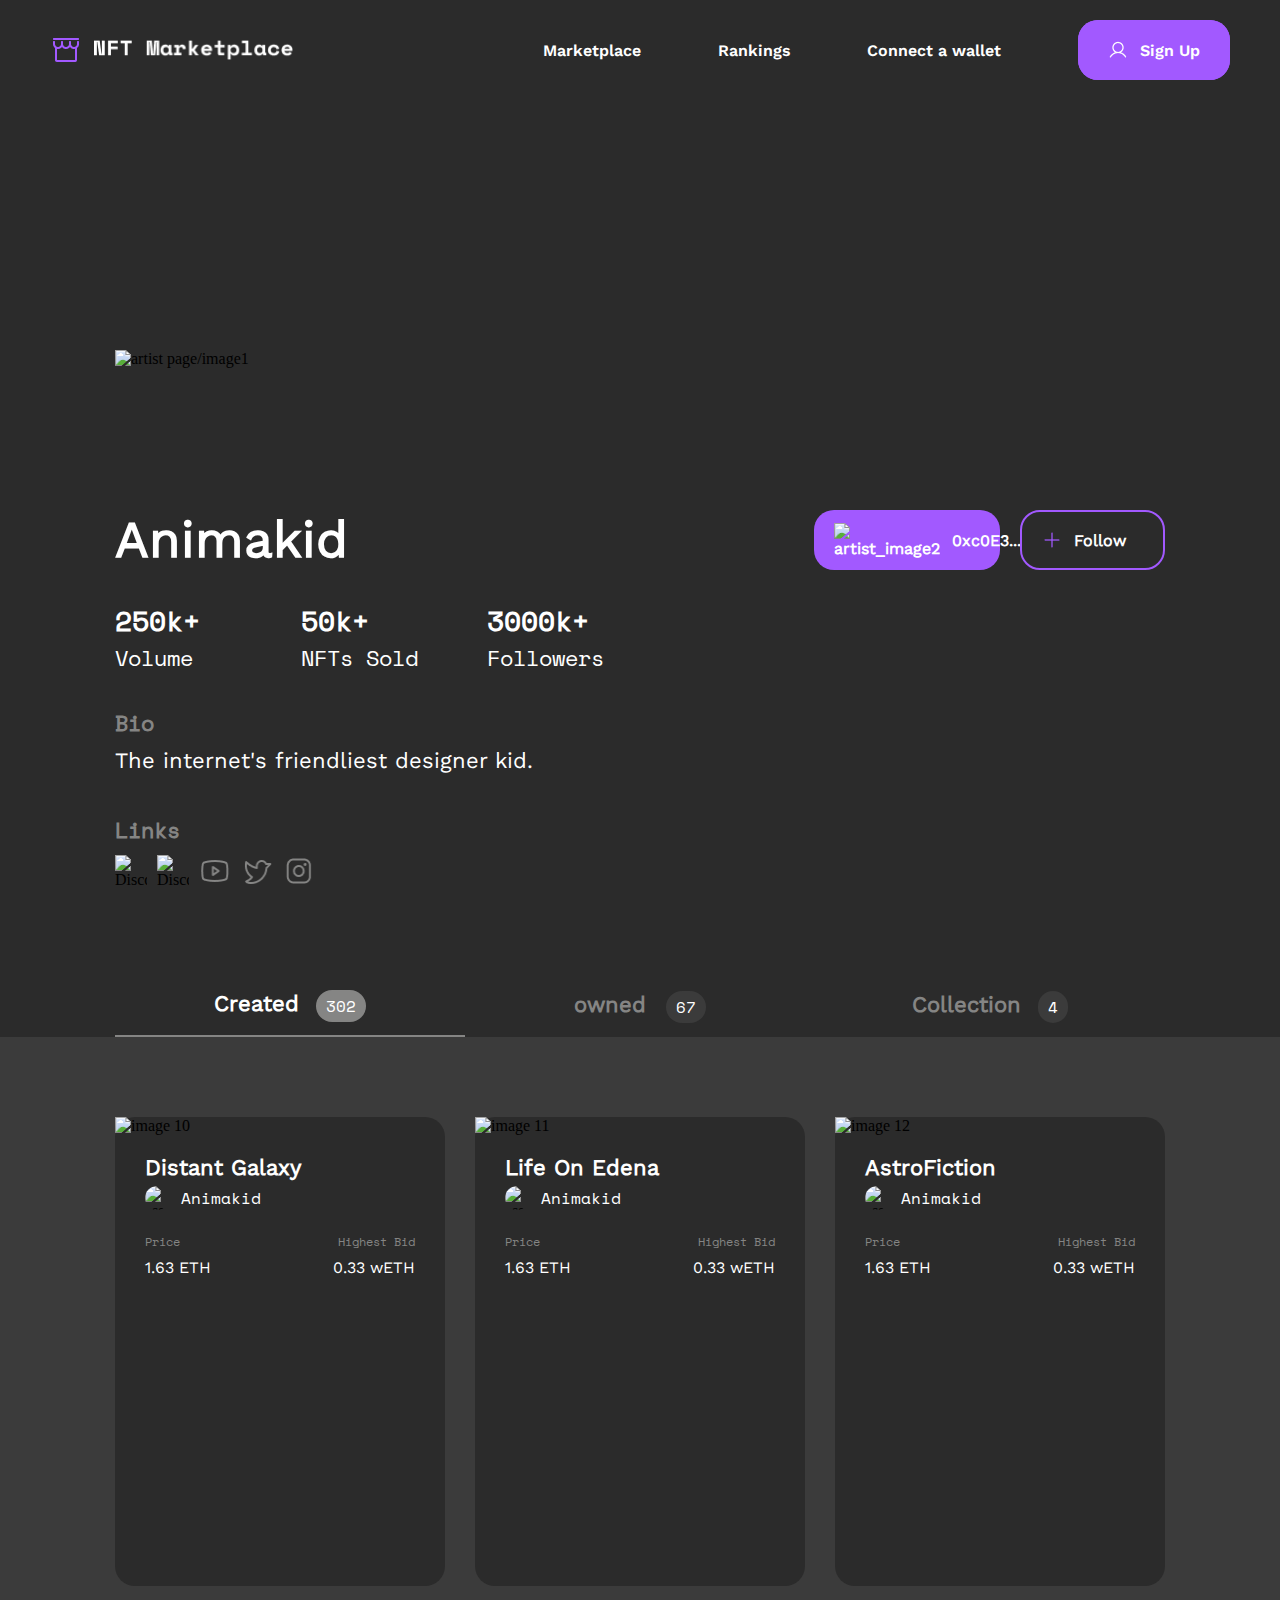
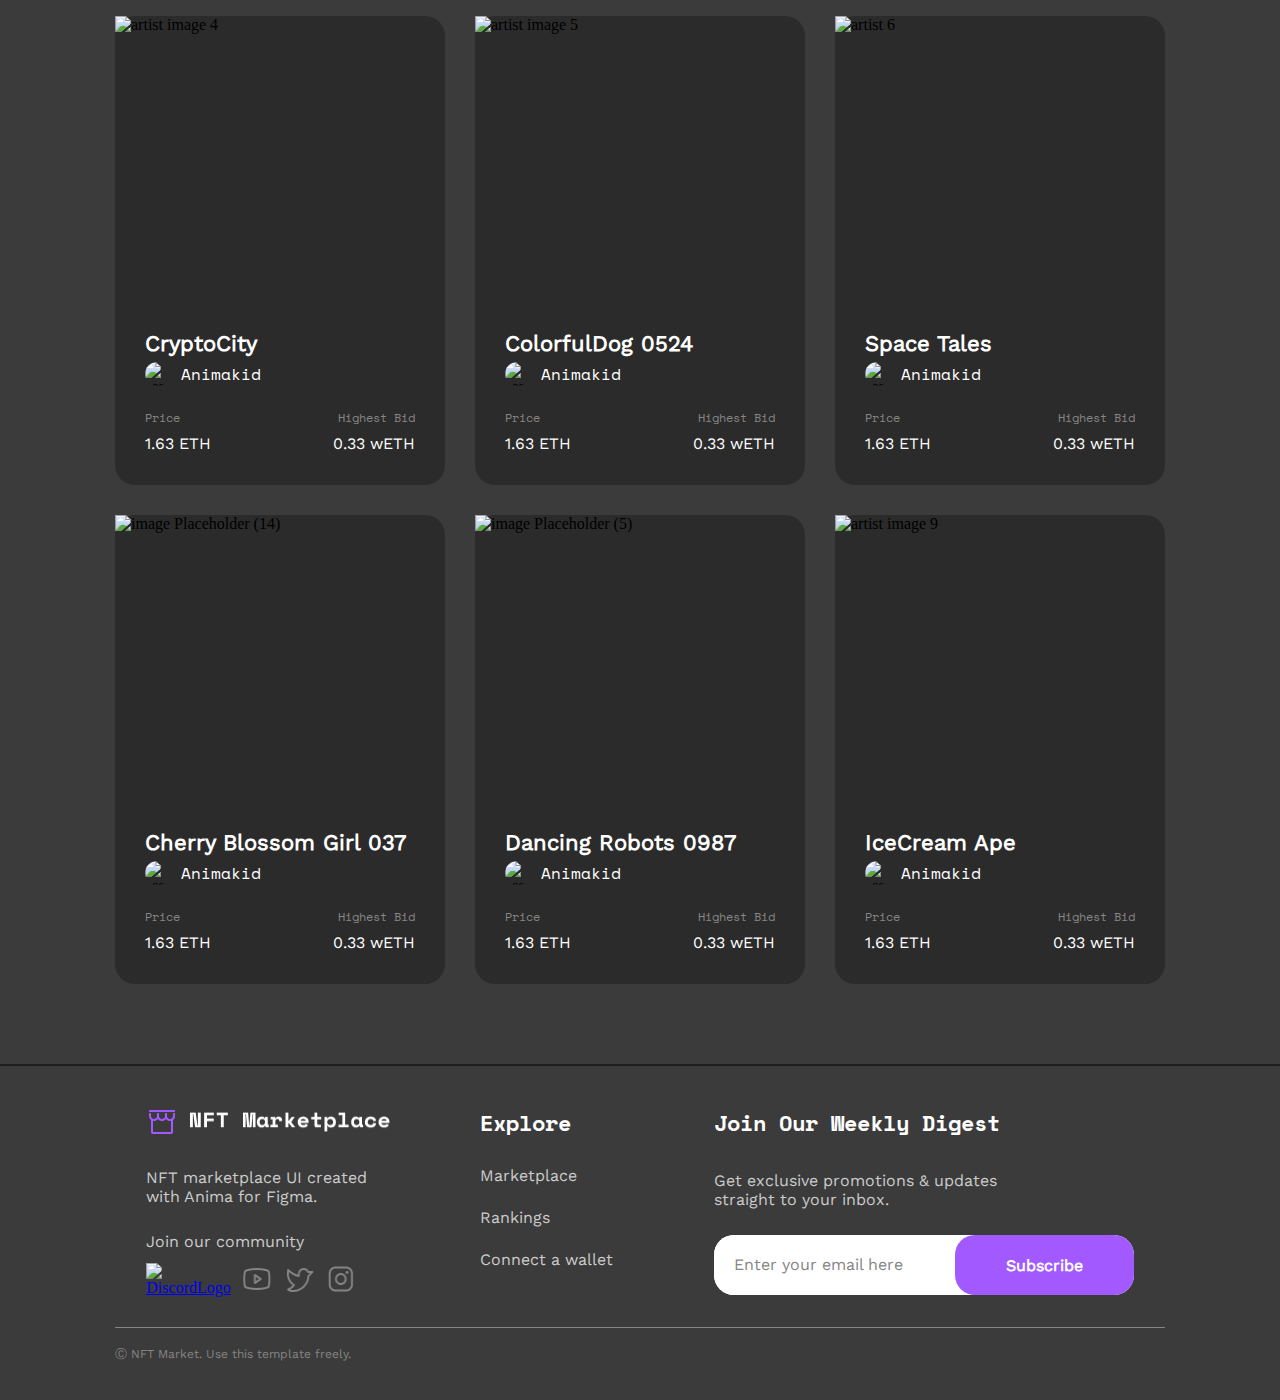
==== artist.html @ e865f481 "Add files via upload" ====
<!DOCTYPE html>
<html lang="en">
<head>
    <meta charset="UTF-8">
    <meta name="viewport" content="width=device-width, initial-scale=1.0">
    <link rel="stylesheet" href="style.css">
    <title>Artist page</title>
</head>
<body>
    <header>
        <!--site logo-->
        <a class="header_image" href="index.html">
            <img class="image_logo_1" src="image/Storefront.png" alt="Storefront">
            <img class="image_logo_2" src="image/NFT Marketplace.png" alt="NFT">
        </a>
        <!--site logo end-->
        <!--menu navbar-->
        <nav class="navbar_menu">
            <a href="marketplace.html">Marketplace</a>
            <a href="rakings.html">Rankings</a>
            <a href="nft2.html">Connect a wallet</a>
            <button class="sign_up" type="button"><a class="sign_up" href="marketplace.html"><img class="sign_up_image" src="image/User.png" alt="User">Sign Up</a></button>
            <!--mobile version-->
            <div class="burger_menu">
                <img class="image_burger_menu" src="image/Burger Menu.png" alt="burger_menu">
            </div>
        </nav>
        <!--menu navbar end-->
    </header>
    <!--header end-->  
    <!--main start-->
    <main>
       <!--main section 1 (blok 1)-->
        <div class="artist_blok_1">
            <!--bacgraun section image-->
            <img class="artist_image1" src="image/artist page - image1.png" alt="artist page/image1">
        </div>
        <!--main section 1 (blok 1) end-->
        <!--main section 2 (blok 2)-->
        <div class="artist_blok_2">
            <!--section 2 all elememts box-->
            <div class="artist_box_1">
                <!--animakid text and button:  0xc0E3...B79C and  Follow-->
                <div class="artist_section_1">
                    <div class="artist_animakid">
                        <p class="animakid_style">Animakid</p>
                    </div>
                    <div class="artist_follow_charcho">
                        <button class="artist_button1" type="button"><img class="artist_image2" src="image/Copy.png" alt="artist_image2">0xc0E3...B79C</button>
                        <button id="artist_button2" class="artist_button1" type="button"><img class="artist_image3" src="image/Plus.png" alt="artist_image3">Follow</button>
                    </div>
                </div>
                <!--animakid text and button:  0xc0E3...B79C and  Follow end-->
                <!--information follow and subscribers box-->
                <div class="artist_section_2">
                    <div class="artist_mini_box"><p class="add_mini_box_text">250k+</p></div>
                    <div class="artist_mini_box"><p class="add_mini_box_text">50k+</p></div>
                    <div class="artist_mini_box"><p class="add_mini_box_text">3000k+</p></div>
                    <div class="artist_mini_box2"><p class="add_mini_box_text2">Volume</p></div>
                    <div class="artist_mini_box2"><p class="add_mini_box_text2">NFTs Sold</p></div>
                    <div class="artist_mini_box2"><p class="add_mini_box_text2">Followers</p></div>
                </div>
                <!--information follow and subscribers box end-->
                <div class="artist_section_3">
                    <p class="bio_style">Bio</p>
                </div>
                <div id="artist_section_4" class="artist_section_3">
                    <p class="artist_section_4_style">The internet's friendliest designer kid.</p>
                </div>
                <div id="artist_section_5" class="artist_section_3">
                    <p class="bio_style">Links</p>
                </div>
                <!--soc link  icon box (5 icon)-->
                <div class="artist_section_6">
                    <img class="artist_logo" src="image/Globe.png" alt="DiscordLogo">
                    <img class="artist_logo" src="image/DiscordLogo.png" alt="DiscordLogo">
                    <img class="artist_logo" src="image/YoutubeLogo.png" alt="YoutubeLogo">
                    <img class="artist_logo" src="image/TwitterLogo.png" alt="TwitterLogo">
                    <img class="artist_logo" src="image/InstagramLogo.png" alt="InstagramLogo">
                </div>
                <!--soc link  icon box (5 icon)-->
            </div>
            <!--section 2 all elememts box end-->
        </div>
        <!--section 2 (blok) end-->
        <!--section 3 (blok) -->
        <div class="artist_blok_3">
            <!-- 3 elements: Created,owned and Collection-->
            <!--Created-->
            <div id="artist_section_line" class="artist_section_7">
                <div class="artist_created">
                    <p class="artist_created_style">Created</p>
                </div>
                <div class="artist_created_plus">
                    <p class="style_created_plus">302</p>
                </div>
            </div>
            <!--owned-->
            <div class="artist_section_7">
                <div id="artist_owned" class="artist_created">
                    <p class="artist_owned_style">owned</p>
                </div>
                <div id="artist_created_plus2" class="artist_created_plus">
                    <p class="style_created_plus">67</p>
                </div>
            </div>
            <!--Collection-->
            <div class="artist_section_7">
                <div id="artist_collection" class="artist_created">
                    <p class="artist_owned_style">Collection</p>
                </div>
                <div id="artist_created_plus3" class="artist_created_plus">
                    <p class="style_created_plus">4</p>
                </div>
            </div>
            <!-- 3 elements: Created,owned and Collection end-->
        </div>
        <!--section 3 (blok) end-->
        <!--section 4 (blok)-->
        <div class="artist_blok_4_charcho">
            <!--section 4 all information box-->
            <div class="artist_blok_4">
                <!--artist card 1-->
                <div class="artist_charcho_mobile" class="artist_charcho">
                    <div class="artist_card_image_mobile" class="artist_card_image_box">
                        <img class="artist_card_image_size" src="image/image 10.png" alt="image 10">
                    </div>
                    <div class="artist_card_text_box_mobile" class="artist_cart_text_box">
                        <div class="artist_text_nickname">
                            <p class="artist_text_nickname_style">Distant Galaxy</p>
                        </div>
                        <div class="artist_card_umage_and_name">
                            <img class="desktop_image_avatar" src="image/Asset 12 2 (1).png" alt="asset 12 2 1">
                            <p class="artist_card_umage_and_name_style">Animakid</p>
                        </div>
                        <div class="container_2_card_price_and_highest_box">
                            <div class="container_2_card_price_box">
                                <div class="container_2_card_price">
                                    <p class="container_2_card_price_style">Price</p>
                                </div> 
                                <div class="container_2_card_price_2">
                                    <p class="desktop_text_animakid">1.63 ETH</p>
                                </div>
                            </div>
                            <div class="container_2_card_price_box_2">
                                <div class="container_2_card_price_3">
                                    <p  class="container_2_card_price_style">Highest Bid</p>
                                </div> 
                                <div class="container_2_card_price_4">
                                    <p  class="desktop_text_animakid">0.33 wETH</p>
                                </div>
                            </div>    
                        </div>    
                    </div>
                </div>
                <!--artist card 2-->
                <div class="artist_charcho_mobile" class="artist_charcho">
                    <div class="artist_card_image_mobile" class="artist_card_image_box">
                        <img class="artist_card_image_size" src="image/image 11.png" alt="image 11">
                    </div>
                    <div class="artist_card_text_box_mobile" class="artist_cart_text_box">
                        <div class="artist_text_nickname">
                            <p class="artist_text_nickname_style">Life On Edena</p>
                        </div>
                        <div class="artist_card_umage_and_name">
                            <img class="desktop_image_avatar" src="image/Asset 12 2 (1).png" alt="asset 12 2 1">
                            <p class="artist_card_umage_and_name_style">Animakid</p>
                        </div>
                        <div class="container_2_card_price_and_highest_box">
                            <div class="container_2_card_price_box">
                                <div class="container_2_card_price">
                                    <p class="container_2_card_price_style">Price</p>
                                </div> 
                                <div class="container_2_card_price_2">
                                    <p class="desktop_text_animakid">1.63 ETH</p>
                                </div>
                            </div>
                            <div class="container_2_card_price_box_2">
                                <div class="container_2_card_price_3">
                                    <p class="container_2_card_price_style">Highest Bid</p>
                                </div> 
                                <div class="container_2_card_price_4">
                                    <p class="desktop_text_animakid">0.33 wETH</p>
                                </div>
                            </div>    
                        </div>    
                    </div>
                </div>
                <!--artist card 3-->
                <div class="artist_charcho_mobile" class="artist_charcho">
                    <div class="artist_card_image_mobile" class="artist_card_image_box">
                        <img class="artist_card_image_size" src="image/image 12.png" alt="image 12">
                    </div>
                    <div class="artist_card_text_box_mobile" class="artist_cart_text_box">
                        <div class="artist_text_nickname">
                            <p class="artist_text_nickname_style">AstroFiction</p>
                        </div>
                        <div class="artist_card_umage_and_name">
                            <img class="desktop_image_avatar" src="image/Asset 12 2 (1).png" alt="asset 12 2 1">
                            <p class="artist_card_umage_and_name_style">Animakid</p>
                        </div>
                        <div class="container_2_card_price_and_highest_box">
                            <div class="container_2_card_price_box">
                                <div class="container_2_card_price">
                                    <p class="container_2_card_price_style">Price</p>
                                </div> 
                                <div class="container_2_card_price_2">
                                    <p class="desktop_text_animakid">1.63 ETH</p>
                                </div>
                            </div>
                            <div class="container_2_card_price_box_2">
                                <div class="container_2_card_price_3">
                                    <p class="container_2_card_price_style">Highest Bid</p>
                                </div> 
                                <div class="container_2_card_price_4">
                                    <p class="desktop_text_animakid">0.33 wETH</p>
                                </div>
                            </div>    
                        </div>    
                    </div>
                </div>
                <!--artist card 4-->
                <div id="artist_charcho_4_none" class="artist_charcho">
                    <div class="artist_card_image_box">
                        <img class="artist_card_image_size" src="image/artist_image 4.png" alt="artist image 4">
                    </div>
                    <div class="artist_cart_text_box">
                        <div class="artist_text_nickname">
                            <p class="artist_text_nickname_style">CryptoCity</p>
                        </div>
                        <div class="artist_card_umage_and_name">
                            <img class="desktop_image_avatar" src="image/Asset 12 2 (1).png" alt="asset 12 2 1">
                            <p class="artist_card_umage_and_name_style">Animakid</p>
                        </div>
                        <div class="container_2_card_price_and_highest_box">
                            <div class="container_2_card_price_box">
                                <div class="container_2_card_price">
                                    <p class="container_2_card_price_style">Price</p>
                                </div> 
                                <div class="container_2_card_price_2">
                                    <p class="desktop_text_animakid">1.63 ETH</p>
                                </div>
                            </div>
                            <div class="container_2_card_price_box_2">
                                <div class="container_2_card_price_3">
                                    <p class="container_2_card_price_style">Highest Bid</p>
                                </div> 
                                <div class="container_2_card_price_4">
                                    <p class="desktop_text_animakid">0.33 wETH</p>
                                </div>
                            </div>    
                        </div>    
                    </div>
                </div>
                <!--artist card 5-->
                <div id="artist_charcho_5_none" class="artist_charcho">
                    <div class="artist_card_image_box">
                        <img class="artist_card_image_size" src="image/artist_image 5.png" alt="artist image 5">
                    </div>
                    <div class="artist_cart_text_box">
                        <div class="artist_text_nickname">
                            <p class="artist_text_nickname_style">ColorfulDog 0524</p>
                        </div>
                        <div class="artist_card_umage_and_name">
                            <img class="desktop_image_avatar" src="image/Asset 12 2 (1).png" alt="asset 12 2 1">
                            <p class="artist_card_umage_and_name_style">Animakid</p>
                        </div>
                        <div class="container_2_card_price_and_highest_box">
                            <div class="container_2_card_price_box">
                                <div class="container_2_card_price">
                                    <p class="container_2_card_price_style">Price</p>
                                </div> 
                                <div class="container_2_card_price_2">
                                    <p class="desktop_text_animakid">1.63 ETH</p>
                                </div>
                            </div>
                            <div class="container_2_card_price_box_2">
                                <div class="container_2_card_price_3">
                                    <p class="container_2_card_price_style">Highest Bid</p>
                                </div> 
                                <div class="container_2_card_price_4">
                                    <p class="desktop_text_animakid">0.33 wETH</p>
                                </div>
                            </div>    
                        </div>    
                    </div>
                </div>
                <!--artist card 6-->
                <div id="artist_charcho_6_none" class="artist_charcho">
                    <div class="artist_card_image_box">
                        <img class="artist_card_image_size" src="image/artist_image 6.png" alt="artist 6">
                    </div>
                    <div class="artist_cart_text_box">
                        <div class="artist_text_nickname">
                            <p class="artist_text_nickname_style">Space Tales</p>
                        </div>
                        <div class="artist_card_umage_and_name">
                            <img class="desktop_image_avatar" src="image/Asset 12 2 (1).png" alt="asset 12 2 1">
                            <p class="artist_card_umage_and_name_style">Animakid</p>
                        </div>
                        <div class="container_2_card_price_and_highest_box">
                            <div class="container_2_card_price_box">
                                <div class="container_2_card_price">
                                    <p class="container_2_card_price_style">Price</p>
                                </div> 
                                <div class="container_2_card_price_2">
                                    <p class="desktop_text_animakid">1.63 ETH</p>
                                </div>
                            </div>
                            <div class="container_2_card_price_box_2">
                                <div class="container_2_card_price_3">
                                    <p class="container_2_card_price_style">Highest Bid</p>
                                </div> 
                                <div class="container_2_card_price_4">
                                    <p class="desktop_text_animakid">0.33 wETH</p>
                                </div>
                            </div>    
                        </div>    
                    </div>
                </div>
                <!--artist card 7-->
                <div id="artist_charcho_7_none" class="artist_charcho">
                    <div class="artist_card_image_box">
                        <img class="artist_card_image_size" src="image/Image Placeholder (14).png" alt="image Placeholder (14)">
                    </div>
                    <div class="artist_cart_text_box">
                        <div class="artist_text_nickname">
                            <p class="artist_text_nickname_style">Cherry Blossom Girl 037</p>
                        </div>
                        <div class="artist_card_umage_and_name">
                            <img class="desktop_image_avatar" src="image/Asset 12 2 (1).png" alt="asset 12 2 1">
                            <p class="artist_card_umage_and_name_style">Animakid</p>
                        </div>
                        <div class="container_2_card_price_and_highest_box">
                            <div class="container_2_card_price_box">
                                <div class="container_2_card_price">
                                    <p class="container_2_card_price_style">Price</p>
                                </div> 
                                <div class="container_2_card_price_2">
                                    <p class="desktop_text_animakid">1.63 ETH</p>
                                </div>
                            </div>
                            <div class="container_2_card_price_box_2">
                                <div class="container_2_card_price_3">
                                    <p class="container_2_card_price_style">Highest Bid</p>
                                </div> 
                                <div class="container_2_card_price_4">
                                    <p class="desktop_text_animakid">0.33 wETH</p>
                                </div>
                            </div>    
                        </div>    
                    </div>
                </div>
                <!--artist card 8-->
                <div id="artist_charcho_8_none" class="artist_charcho">
                    <div class="artist_card_image_box">
                        <img class="artist_card_image_size" src="image/Image Placeholder (5).png" alt="image Placeholder (5)">
                    </div>
                    <div class="artist_cart_text_box">
                        <div class="artist_text_nickname">
                            <p class="artist_text_nickname_style">Dancing Robots 0987</p>
                        </div>
                        <div class="artist_card_umage_and_name">
                            <img class="desktop_image_avatar" src="image/Asset 12 2 (1).png" alt="asset 12 2 1">
                            <p class="artist_card_umage_and_name_style">Animakid</p>
                        </div>
                        <div class="container_2_card_price_and_highest_box">
                            <div class="container_2_card_price_box">
                                <div class="container_2_card_price">
                                    <p class="container_2_card_price_style">Price</p>
                                </div> 
                                <div class="container_2_card_price_2">
                                    <p class="desktop_text_animakid">1.63 ETH</p>
                                </div>
                            </div>
                            <div class="container_2_card_price_box_2">
                                <div class="container_2_card_price_3">
                                    <p class="container_2_card_price_style">Highest Bid</p>
                                </div> 
                                <div class="container_2_card_price_4">
                                    <p class="desktop_text_animakid">0.33 wETH</p>
                                </div>
                            </div>    
                        </div>    
                    </div>
                </div>
                <!--artist card 9-->
                <div id="artist_charcho_9_none" class="artist_charcho">
                    <div class="artist_card_image_box">
                        <img class="artist_card_image_size" src="image/artist_image 9.png" alt="artist image 9">
                    </div>
                    <div class="artist_cart_text_box">
                        <div class="artist_text_nickname">
                            <p class="artist_text_nickname_style">IceCream Ape </p>
                        </div>
                        <div class="artist_card_umage_and_name">
                            <img class="desktop_image_avatar" src="image/Asset 12 2 (1).png" alt="asset 12 2 1">
                            <p class="artist_card_umage_and_name_style">Animakid</p>
                        </div>
                        <div class="container_2_card_price_and_highest_box">
                            <div class="container_2_card_price_box">
                                <div class="container_2_card_price">
                                    <p class="container_2_card_price_style">Price</p>
                                </div> 
                                <div class="container_2_card_price_2">
                                    <p class="desktop_text_animakid">1.63 ETH</p>
                                </div>
                            </div>
                            <div class="container_2_card_price_box_2">
                                <div class="container_2_card_price_3">
                                    <p class="container_2_card_price_style">Highest Bid</p>
                                </div> 
                                <div class="container_2_card_price_4">
                                    <p class="desktop_text_animakid">0.33 wETH</p>
                                </div>
                            </div>    
                        </div>    
                    </div>
                </div>
            </div>
            <!-- end artist card -->
        </div>
        <!--section 4 (blok) end-->
        <!--section 5 (blok) line-->
        <div class="artist_blok_5"></div>
        <!--section 5 (blok) line end-->
    </main>
    <!--main end-->
    <!--last part-->
    <div class="last_part">
        <div class="section_4">
            <div class="box_2">
                <div class="sveti_1">
                    <!--site logo-->
                    <a class="header_image_mobile" href="index.html">
                        <img class="image_logo_1_mobile" src="image/Storefront.png" alt="Storefront">
                        <img class="image_logo_2_mobile" src="image/NFT Marketplace.png" alt="NFT">
                    </a>
                    <!--site logo end-->
                    <div class="paragrafi_3">
                        <p class="paragrafi_3_style">NFT marketplace UI created with Anima for Figma.</p>
                    </div>
                    <div id="paragrafi_4" class="paragrafi_3">
                        <p class="paragrafi_3_style">Join our community</p>
                    </div>
                    <!--image soc media-->
                    <div class="soc_image_box">
                        <a href="#"><img class="logo_soc" src="image/DiscordLogo.png" alt="DiscordLogo"></a>
                        <a href="#"><img class="logo_soc" src="image/YoutubeLogo.png" alt="YoutubeLogo"></a>
                        <a href="#"><img class="logo_soc" src="image/TwitterLogo.png" alt="TwitterLogo"></a>
                        <a href="#"><img class="logo_soc" src="image/InstagramLogo.png" alt="InstagramLogo"></a>
                    </div>
                    <!--image soc media end-->
                </div>
                <div class="sveti_2">
                    <div class="explore_box">
                        <p class="explore_style">Explore</p>
                    </div>
                    <div class="marketplace">
                        <a class="paragrafi_3_style" href="marketplace.html">Marketplace</a>
                    </div>
                    <div class="rankings">
                        <a class="paragrafi_3_style" href="rakings.html">Rankings</a>
                    </div>
                    <div class="rankings">
                        <a class="paragrafi_3_style" href="nft2.html">Connect a wallet</a>
                    </div>
                </div>
                <div class="sveti_3">
                    <div id="join_our" class="explore_box">
                        <p class="explore_style">Join our weekly digest</p>
                    </div>
                    <div id="paragrafi_5" class="paragrafi_3">
                        <p class="paragrafi_3_style">Get exclusive promotions & updates straight to your inbox.</p>
                    </div>
                    <div class="input_box">
                        <input class="input_1" type="email" placeholder="Enter your email here">
                        <button class="subscrible" type="button">Subscribe</button>
                        <button class="mobile_button"><img class="sign_up_ima" src="image/EnvelopeSimple.png" alt="meil_image"> Subscribe</button>
                    </div>
                </div>
            </div>
            <div class="box_3">
                <div class="paragrafi_6">
                    <p class="paragrafi_6_style">Ⓒ NFT Market. Use this template freely.</p>
                </div>
            </div>
        </div>
    </div>
    <!--last part end-->
    
</body>
</html>
---- style.css ----
@font-face {
    font-family: "WorkSans-Regular";
    src: url(font/WorkSans-Regular.ttf);
}
@font-face {
    font-family: "WorkSans-SemiBold";
    src: url(font/WorkSans-SemiBold.ttf);
}
@font-face {
    font-family: "SpaceMono-Regular";
    src: url(font/SpaceMono-Regular.ttf);
}
@font-face {
    font-family: "SpaceMono-Bold";
    src: url(font/SpaceMono-Bold.ttf);
}
*{
    margin: 0;
    padding: 0;
    box-sizing: border-box;
}
:root{
    /*font*/
    --primary_font: "WorkSans-Regular";
    --secondary_font: "WorkSans-SemiBold";
    --third_font: "SpaceMono-Regular";
    --quarter_font: "SpaceMono-Bold";
    /*font end*/
    /*color*/
    --bg-white: #ffffff;
    --bg-blu: #A259FF;
    --bg-Gray: #858584;
    --bg-approx-eclipse: #3b3b3b;
    --bg-Night-Rider: #2B2B2B;
    --bg-Very-Light-Grey: #ccc;
    --bg-green-cyan: #00ac4f;
    --bg-very-dark-shade-of-gray: #1e1e1e;
    /*color end*/
}
body{
    background-color: var(--bg-Night-Rider);
}
/*header*/
header{
    margin: auto;
    max-width: 1280px;
    height: 100px;
    padding: 20px 50px;
    display: flex;
    justify-content: space-between;
    align-items: center;
}
/*logo site*/
.header_image{
    width: 243.41px;
    height: 32px;
    display: flex;
    align-items: center;
    justify-content: space-between;
}
.header_image_mobile{
    width: 243.41px;
    height: 32px;
    display: flex;
    align-items: center;
    justify-content: space-between;
}
.image_logo_1_mobile{
    width: 32px;
    height: 32px;
}
.image_logo_2_mobile{
    width: 199.41px;
    height: 19.8px;
}
.image_logo_1{
    width: 32px;
    height: 32px;
}
.image_logo_2{
    width: 199.41px;
    height: 19.8px;
}
/*menu*/
.navbar_menu{
    width: 707px;
    height: 60px;
    padding-left: 20px;
    display: flex;
    align-items: center;
    justify-content: space-between;
   
}
.navbar_menu > a{
    font-size: 16px;
    font-family: var(--secondary_font);
    color: var(--bg-white);
    font-weight: 600;
    text-decoration: none;
}
/* a teg (sign up)*/
.sign_up{
    width: 152px;
    height: 60px;
    background-color:var(--bg-blu);
    border: none;
    border-radius: 20px;
    color: var(--bg-white);
    font-size: 16px;
    font-family: var(--secondary_font);
    font-weight: 600;
    display: flex;
    align-items: center;
    justify-content: center;
    gap: 12px;
    text-decoration: none;
    cursor: pointer;
}
.sign_up_image{
    width: 20px;
    height: 20px;
}
/*mobile version*/
.burger_menu{
    display: none;
}
.image_burger_menu{
    width: 24px;
    height: 24px;
}
/*header end*/
/*main start*/
.desktop_section_1{
    margin: auto;
    width: 1280px;
    height: 720px;
    padding: 80px 115px;
}
.desktop_container_1{
    width: 1050px;
    height: 544px;
    display: flex;
    justify-content: space-between;
}
/*section 1 desktop information box*/
.desktop_box_1{
    width: 510px;
    height: 100%;
}
/*h1*/
.desktop_text_h1{
    width: 100%;
    height: 222px;
}
.desktop_text_h1_style{
    color: var(--bg-white);
    font-family: var(--secondary_font);
    font-size: 67px;
    line-height: 73.7px;
    font-weight: 600;
    text-transform: capitalize;
}
/*paragraf   class="desktop_text_h1"*/
#desktop_text_p{
    margin-top: 20px;
    height: 105px;
}
.desktop_text_p_style{
    color: var(--bg-white);
    font-family: var(--primary_font);
    font-size: 22px;
    line-height: 35.2px;
    font-weight: 400;
    text-transform: capitalize;
}
/* a link. class="sign_up"*/
#desktop_get_started{
    margin-top: 30px;
    margin-bottom: 30px;
    width: 224px;
    height: 60px;
    padding: 0 40px;
}
/*information text add*/
.desktop_add_info_box{
    width: 100%;
    height: 76px;
    display: grid;
    grid-template-columns: auto auto auto;
    column-gap: 30px;
}
.add_mini_box{
    width: 150px;
    height: 38px;
}
.add_mini_box_text{
    margin: 0;
    color: var(--bg-white);
    font-family: var(--third_font);
    font-size: 28px;
    font-style: normal;
    font-weight: 700;
    text-transform: capitalize;
}
.add_mini_box_text2{
    color: var(--bg-white);
    font-family: var(--third_font);
    font-size: 22px;
    font-style: normal;
    font-weight: 400;
    text-transform: capitalize;
}
/*a link box ( foto and text)*/
.desktop_box_2{
    width: 510px;
    height: 510px;
    border-radius: 20px;
    text-decoration: none;
}
.desktop_image_charcho{
    width: 100%;
    height: 401px;
}
.desktop_image_box_2{
    width: 100%;
    height: 100%;
}
.desktop_box_2_part{
    width: 100%;
    height: 109px;
    padding: 20px;
    background-color: var(--bg-approx-eclipse);
    border-radius: 0 0 20px 20px;
}
.desktop_text_space_walking{
    width: 100%;
    height: 31px;
}
.desktop_text_space_walking_style{
    color: var(--bg-white);
    font-family: var(--primary_font);
    font-size: 22px;
    font-style: normal;
    font-weight: 600;
    text-transform: capitalize;
}
.desktop_animekid_box{
    margin-top: 10px;
    width: 100%;
    height: 24px;
    display: flex;
    align-items: center;
    gap: 10px;
}
.desktop_text_animakid{
    color: var(--bg-white);
    font-family: var(--primary_font);
    font-size: 16px;
    font-style: normal;
    font-weight: 400;
}
.desktop_image_avatar{
    width: 24px;
    height: 24px;
    border-radius: 100px;
}
/*desktop_mobile version*/
.desktop_get_started_mobile{
    width: 315px;
    height: 60px;
    padding: 0 20px;
    display: flex;
    gap: 12px;
    border-radius: 20px;
    background-color: var(--bg-blu);
    color: var(--bg-white);
    font-family: var(--primary_font);
    font-size: 16px;
    font-style: normal;
    font-weight: 600;
    border: none;
    cursor: pointer;
    text-decoration: none;
    display: none;
}
.desktop_add_info_box_mobile{
    width: 510px;
    height: 76px;
    display: grid;
    grid-template-columns: auto auto auto;
    column-gap: 30px;
    display: none;
}
.desktop_mini_box_mobile{
    width: 85px;
    height: 35px;
    display: none;
}
.desktop_mini_box_mobile2{
    width: 85px;
    height: 22px;
    display: none;
}
/*section 2 (desktop)*/
.desktop_section_2{
    margin: auto;
    width: 1280px;
    height: 836px;
    padding: 80px 0;
}
/*section 2 h1*/
.desk_section_2_h1{
    width: 1046px;
    height: 46px;
    margin-left: 117px;
    display: flex;
    align-items: center;
}
.trending_collection_style{
    color: var(--bg-white);
    font-family: var(--primary_font);
    font-size: 38px;
    font-style: normal;
    font-weight: 600;
    text-transform: capitalize;
}
/* section 2 h3  class="desk_section_2_h1"*/
#desk_section_2_h3{
    margin-top: 10px;
    height: 35px;
}
.desk_section_2_h3_style{
    color: var(--bg-white);
    font-family: var(--primary_font);
    font-size: 22px;
    font-style: normal;
    font-weight: 400;
    text-transform: capitalize;
}
/*section 2 image cards*/
.desk_section_2_image_card{
    margin: auto;
    margin-top: 60px;
    width: 1050px;
    height: 525px;
    display: grid;
    grid-template-columns: auto auto auto;
    column-gap: 30px;
    row-gap: 15px;
}
/*3 big image*/
.desk_section_2_card_charcho{
    width: 330px;
    height: 330px;
    border-radius: 20px;
}
.section_2_big_image{
    width: 100%;
    height: 330px;
}
/*section 2 smoll image and namber box*/
.desk_section_2_card_charcho_2{
    width: 100%;
    height: 100px;
    display: flex;
    gap: 15px;
}
.section_2_mini_image{
    width: 100px;
    height: 100px;
    border-radius: 20px;
}
.mini_image_box{
    width: 100px;
    height: 100px;
    padding: 32px 15px ;
    display: flex;
    align-items: center;
    justify-content: center;
    border-radius: 20px;
    background: var(--bg-blu);
}
.mini_image_number{
    color: var(--bg-white);
    text-align: center;
    font-family: var(--third_font);
    font-size: 22px;
    font-style: normal;
    font-weight: 700;
    text-transform: capitalize;
}
/*name and logo image box*/
.desk_section_2_card_charcho_3{
    width: 330px;
    height: 65px;
}
/* section 3  */
.desktop_section_3{
    margin: auto;
    width: 1280px;
    height: 1085px;
    padding: 80px 115px;
}
/*section 3 text  and link box*/
.desk_section_3_text_and_link_box{
    width: 100%;
    height: 91px;
    display: flex;
    justify-content: space-between;
}
/*section 3 text box*/
.desk_section_3_text{
    width: 706px;
    height: 100%;
}
/*section 3 h1*/
.section_3_line_h1{
    width: 100%;
    height: 46px;
}
/*section 3 paragraf*/
.section_3_line_paragraf{
    width: 100%;
    height: 34px;
    margin-top: 10px;
}
/*section 3 link */
.section_3_view_rankings{
    margin-top: 31px;
    width: 247px;
    height: 60px;
    border-radius: 20px;
    border: 2px solid var(--bg-blu);
    display: flex;
    padding: 0px 40px;
    justify-content: center;
    align-items: center;
    gap: 12px;
    background: none;
    color: var(--bg-white);
    font-family: var(--primary_font);
    font-size: 16px;
    font-style: normal;
    font-weight: 600;
    cursor: pointer;
    text-decoration: none;
}
/*section 3 card box*/
.desk_section_3_cards_box{
    margin: auto;
    margin-top: 60px;
    width: 1050;
    height: 774px;
    display: grid;
    grid-template-columns: auto auto auto auto;
    gap: 30px;
}
/*section 3 . 12 card*/
.desk-section_3_card{
    width: 240px;
    height: 238px;
    padding: 20px;
    border-radius: 20px;
    background: var(--bg-approx-eclipse);
}
/*section 3 card image and number*/
.section_3_image_and_namber{
    width: 100%;
    height: 120px;
    display: flex;
    gap: 10px;
}
/*section 3 card number box*/
.section_3_number_box{
    width: 30px;
    height: 30px;
    border-radius: 20px;
    background: var(--bg-Night-Rider);
    display: flex;
    justify-content: center;
    align-items: center;
}
.section_3_number_box_style{
    color: var(--bg-Gray);
    text-align: center;
    font-family: var(--third_font);
    font-size: 16px;
    font-style: normal;
    font-weight: 400;
}
/*section 3 card image */
.section_3_card_image_1{
    width: 120px;
    height: 120px;
}
/*section 3 card person name and sales box*/
.section_3_name_and_sales{
    width: 100%;
    height: 58px;
    margin-top: 20px;
}
/*section 3 card person name*/
.section_3_name{
    width: 100%;
    height: 31px;  
    text-align: center;
}
/*section 3 card sales box*/
#section_3_sales_box{
    width: 100%;
    height: 22px;
    display: flex;
    gap: 10px;
    margin-top: 5px;
}
.section_3_total_sales{
    width: 95px;
    height: 22px;
}
.section_3_total_sales_style{
    color: var(--bg-Gray);
    text-align: right;
    font-family: var(--primary_font);
    font-size: 16px;
    font-style: normal;
    font-weight: 400;
}
/*mobile version view rankings */
.section_3_view_rankings_mobile{
    margin-top: 30px;
    width: 315px;
    height: 60px;
    border-radius: 20px;
    border: 2px solid var(--bg-blu);
    display: flex;
    padding: 0px 40px;
    gap: 12px;
    background: none;
    color: var(--bg-white);
    font-family: var(--primary_font);
    font-size: 16px;
    font-style: normal;
    font-weight: 600;
    cursor: pointer;
    text-decoration: none;
    display: none;
}
/*section 4*/
.desktop_section_4{
    margin: auto;
    width: 1280px;
    height: 883px;
    padding: 80px 115px;
}
/*section 4 h1 text  class="desk_section_2_h1"*/
#desk_section_4_browse_categories{
    margin-left: 0;
}
/*section 4 card box*/
.desk_section_4_card_box{
    margin: auto;
    margin-top: 14px;
    width: 1050;
    height: 662px;
    display: grid;
    grid-template-columns: auto auto auto auto;
    gap: 30px;
}
/*section 4 card  all 8 */
.desk_section_4_card{
    width: 240px;
    height: 316px;
    border-radius: 20px;
    background: var(--bg-approx-eclipse);
}
/*card image box, 2 image*/
.section_4_card_image_box{
    width: 240px;
    height: 240px;
    border-radius: 20px 20px 0px 0px;
    position: relative;
}
/*card image background*/
.section_4_card_image_foni{
    width: 240px;
    height: 240px;
    border-radius: 20px 20px 0px 0px;
}
/*card image center smoll image*/
.section_4_card_image_center{
    width: 100px;
    height: 100px;
    position: absolute;
    top: 70px;
    left: 70px;
}
/*card image name text */
.section_4_card_text_box{
    border-radius: 0 0 20px 20px;
    width: 100%;
    height: 76px;
    padding: 20px 30px 25px 30px ;
    display: flex;
    justify-content: start;
    align-items: center;
}
/*card image name text style*/
.section_4_card_text_box_style{
    color: var(--bg-white);
    font-family: var(--primary_font);
    font-size: 22px;
    font-weight: 600;
}
/*desktop section 5. class="desktop_section_4"*/
#desktop_section_5{
    height: 780px;
}
/*class="desk_section_3_text"*/
#desk_section_5_text{
    width: 763px;
}
/* a link see all. class="section_3_view_rankings"*/
#section_5_see_all{
    width: 187px;
}
/*section 5 . 3 card box*/
.section_5_container_2{
    margin-top: 60px;
    width: 100%;
    height: 469px;
    display: flex;
    justify-content: space-between;
}
/*section 5 card */
.section_5_container_2_card{
    width: 330px;
    height: 100%;
    border-radius: 20px;
    background-color: var(--bg-approx-eclipse);
}
/*section 5 card  image box */
.section_5_card_image_box{
    width: 330px;
    height: 296px;
}
/*section 5 card  image size*/
.section_5_card_big_image{
    width: 100%;
    height: 100%;
}
/*section 5 card all text */
.section_5_card_text_box{
    margin-top: 0;
    width: 100%;
    height: 173px;
    border-radius: 0 0 20px 20px;
    padding: 20px 30px 25px 30px;
}
/*class="desktop_animekid_box"*/
#section_5_animekid_box2{
    margin-top: 5px;
}
.container_2_card_price_and_highest_box{
    margin-top: 25px;
    width: 100%;
    height: 43px;
    display: flex;
    justify-content: space-between;
}
.container_2_card_price_box{
    width: 114px;
    height: 100%;
}
.container_2_card_price{
    width: 100%;
    height: 13px;
    display: flex;
    justify-content: start;
    align-items: center;
}
.container_2_card_price_style{
    color: var(--bg-Gray);
    font-family: var(--third_font);
    font-size: 12px;
    font-style: normal;
    font-weight: 400;
}
.container_2_card_price_2{
    width: 100%;
    height: 22px;
    display: flex;
    justify-content: start;
    align-items: center;
    margin-top: 8px;
}
.container_2_card_price_box_2{
    width: 135px;
    height: 100%;
}
.container_2_card_price_3{
    width: 100%;
    height: 13px;
    display: flex;
    align-items: center;
    justify-content: end;
}
.container_2_card_price_4{
    width: 100%;
    height: 22px;
    display: flex;
    justify-content: end;
    align-items: center;
    margin-top: 8px;
}
/*section 5 nobile version */
.section_5_see_all_mobile{
    margin-top: 30px;
    width: 315px;
    height: 60px;
    border-radius: 20px;
    border: 2px solid var(--bg-blu);
    display: flex;
    align-items: center;
    justify-content: center;
    gap: 12px;
    background: none;
    color: var(--bg-white);
    font-family: var(--primary_font);
    font-size: 16px;
    font-style: normal;
    font-weight: 600;
    cursor: pointer;
    display: none;
}
/*section 6 image bacgraund*/
.desktop_section_6_backgraund{
    width: 100%;
    height: 640px;
    background-image: url("image/desktop\ section\ 6.png");
    background-size: cover;
}
/*section 6 */
.desktop_section_6{
    margin: auto;
    width: 1280px;
    height: 640px;
    padding-top: 360px; 
}
.desk_section_6_container_3{
    margin: auto;
    width: 1050px;
    height: 221px;
    display: flex;
}
/*section 6 container*/
.container_3_box_1{
    width: 755px;
    height: 100%;
}
/*section 6 a link*/
.container_3_Shroomie_link{
    width: 151px;
    height: 44px;
    border-radius: 20px;
    background: var(--bg-approx-eclipse);
    border: none;
    color: var(--bg-white);
    font-family: var(--primary_font);
    font-size: 16px;
    font-style: normal;
    font-weight: 400;
    display: flex;
    justify-content: center;
    align-items: center;
    gap: 12px;
    text-decoration: none;
    cursor: pointer;
}
/*section 6 text name*/
.container_3_box_1_text{
    margin-top: 30px;
    width: 100%;
    height: 56px;
}
.container_3_box_1_text_style{
    color: var(--bg-white);
    font-family: var(--primary_font);
    font-size: 51px;
    font-style: normal;
    font-weight: 600;
    text-transform: capitalize;
}
/*section 6 a link*/
#section_6_see_nft{
    margin-top: 30px;
    width: 198px;
    background-color: var(--bg-white);
    color: var(--bg-Night-Rider);
    text-align: center;
    font-family: var(--primary_font);
    font-size: 16px;
    font-style: normal;
    font-weight: 600;
}
/*section 6 auction timer all elements*/
.section_6_auction_timer_box{
    margin-top: 73px;
    width: 295px;
    height: 147px;
    border-radius: 20px;
    background: rgba(59, 59, 59, 0.50);
    backdrop-filter: blur(5px);
    padding: 30px;
}
#section_6_auction_time{
    width: 235px;
}
.section_6_time_box{
    margin-top: 10px;
    width: 100%;
    height: 64px;
    display: flex;
    gap: 10px;
}
.section_6_time_number{
    width: 53px;
    height: 100%;
}
.section_6_number_59{
    width: 100%;
    height: 46px;
    display: flex;
    align-items: center;
}
.section_6_number_59_style{
    color: var(--bg-white);
    font-family: var(--third_font);
    font-size: 38px;
    font-style: normal;
    font-weight: 700;
    text-transform: capitalize;
}
.section_6_hours{
    margin-top: 5px;
    width: 100%;
    height: 13px;
    display: flex;
    justify-content: start;
    align-items: center;
}
.section_6_hours_style{
    color: var(--bg-white);
    font-family: var(--third_font);
    font-size: 12px;
    font-style: normal;
    font-weight: 400;
}
.section_6_orwertili{
    width: 18px;
    height: 39px;
}
.section_6_orwertili_style{
    margin: 0;
    color: var(--bg-white);
    font-family: var(--third_font);
    font-size: 28px;
    font-style: normal;
    font-weight: 700;
    text-transform: capitalize;
}
/*section 6 auction timer all elements end*/
/*section 6 mobile version link*/
#section_6_see_nft_mobile{
    margin-top: 30px;
    width: 315px;
    background-color: var(--bg-white);
    color: var(--bg-Night-Rider);
    text-align: center;
    font-family: var(--primary_font);
    font-size: 16px;
    font-style: normal;
    font-weight: 600;
    display: none;
}
#desktop_section_7{
    height: 738px;
}
#desk_section_7_h1{
    margin-left: 0;
}
/*class="section_4"*/
#desk_section_7_h3{
    margin-left: 0;
    margin-top: 10px;
}
/*desktop section 7 class="desktop_section_4"*/
#section_7_container_4{
    margin-top: 48px;
    height: 439px;
}
.section_7_container_card{
    width: 330px;
    height: 100%;
    padding: 10px 30px 30px 30px;
    border-radius: 20px;
    background: var(--bg-approx-eclipse);
}
.container_4_image_icon{
    margin-left: 10px;
    width: 250px;
    height: 250px;
}
.container_4_text_charcho{
    margin-top: 17px;
    width: 270px;
    height: 129px;
}
.container_4_text_box{
    width: 100%;
    height: 31px;
    text-align: center;
}
.container_4_text_box_2{
    margin-top: 10px;
    width: 100%;
    height: 88px;
    text-align: center;
}
/*desktop section 8*/
.desktop_section_8{
    margin: auto;
    width: 1280px;
    height: 550px;
    padding: 40px 115px 80px 115px;
}
.desktop_section_8_container{
    width: 1050px;
    height: 430px;
    padding-top: 60px;
    border-radius: 20px;
    background-color: var(--bg-approx-eclipse);
} 
.section_8_container_box_1{
    margin: auto;
    width: 930px;
    height: 310px;
    display: flex;
    justify-content: space-between;
}
.section_8_image_cosmo{
    width: 425px;
    height: 310px;
}
.section_8_text_box{
    width: 425px;
    height: 100%;
}
.section_8_text_line_1{
    margin-top: 19px;
    width: 100%;
    height: 92px;
}
.section_8_text_line_2{
    margin-top: 10px;
    width: 100%;
    height: 70px;
}
.section_8_input_box{
    margin-top: 40px;
    width: 100%;
    height: 60px;
    border-radius: 20px;
    background-color: var(--bg-white);
    display: flex;
}
.section_8_input_1{
    width: 214px;
    height: 100%;
    border-radius: 20px;
    padding: 16px 20px 16px 20px;
    outline: none;
    border: none;
    background: var(--bg-white);
}
::placeholder{
    color: var(--bg-Night-Rider);
    font-family: var(--primary_font);
    font-size: 16px;
    font-style: normal;
    font-weight: 400;
}
/*class="sing_up"*/
#section_8_subscrible{
    width: 211px;
}
/*main and*/
/*last part*/
.last_part{
    width: 100%;
    height: 334px;
    background-color: var(--bg-approx-eclipse);
}
.section_4{
    margin: auto;
    width: 1280px;
    height: 100%;
    padding: 40px 115px;
}
.box_2{
    width: 987.413px;
    height: 191px;
    margin: auto;
    display: flex;
}
.sveti_1{
    width: 250.413px;
    height: 100%;
}
.paragrafi_3{
    margin-top: 30px;
    width: 238px;
    height: 44px;
}
.paragrafi_3_style{
    color: var(--bg-Very-Light-Grey);
    font-family: var(--primary_font);
    font-size: 16px;
    font-weight: 400;
    text-decoration: none;
}
/*class="paragrafi_3"*/
#paragrafi_4{
    margin-top: 20px;
    height: 18px;
}
.soc_image_box{
    margin-top: 13px;
    width: 158px;
    height: 32px;
    display: flex;
    gap: 10px;
}
.logo_soc{
    width: 32px;
    height: 32px;
}
.sveti_2{
    width: 240px;
    height: 100%;
    margin-left: 89.41px;
}
.explore_box{
    width: 95px;
    height: 35px;
}
.explore_style{
    color: var(--bg-white);
    font-family: var(--quarter_font);
    font-size: 22px;
    font-weight: 700;
    text-transform: capitalize;
}
.marketplace{
    width: 96px;
    height: 22px;
    margin-top: 25px;
}
.rankings{
    width: 140px;
    height: 22px;
    margin-top: 20px;
}
.sveti_3{
    width: 420px;
    height: 100%;
}
/*class="explore_box"*/
#join_our{
    width: 300px;
}
/*class="paragrafi_3"*/
#paragrafi_5{
    width: 330px;
}
.input_box{
    margin-top: 20px;
    width: 420px;
    height: 60px;
    border-radius: 20px;
    background-color: var(--bg-white);
    display: flex;
}
.input_1{
    width: 241px;
    height: 100%;
    border-radius: 20px;
    padding: 16px 20px 16px 20px;
    outline: none;
    border: none;
    background: var(--bg-white);
}
::placeholder{
    color: var(--bg-Night-Rider);
    font-size: 16px;
    font-family: var(--primary_font);
    font-weight: 400;
}
.subscrible{
    width: 179px;
    height: 60px;
    padding: 0 20px;
    display: flex;
    justify-content: center;
    align-items: center;
    gap: 12px;
    border-radius: 20px;
    background-color: var(--bg-blu);
    color: var(--bg-white);
    text-align: center;
    font-family: var(--primary_font);
    font-size: 16px;
    font-style: normal;
    font-weight: 600;
    border: none;
    cursor: pointer;
}
.mobile_button{
    display: none;
}
.box_3{
    margin: auto;
    margin-top: 30px;
    width: 1050px;
    height: 33px;
    border: 1px solid var(--bg-Gray);
    border-left: none;
    border-right: none;
    border-bottom: none;
}
.paragrafi_6{
    margin-top: 20px;
    width: 100%;
    height: 13px;
    display: flex;
    justify-content: start;
    align-items: center;
}
.paragrafi_6_style{
    color: var(--bg-Gray);
    font-family: var(--primary_font);
    font-size: 12px;
    font-weight: 400;
    text-align: left;
}
/*add page*/
/*nft page Connect wallet*/
.nft2_blok_2{
    margin: auto;
    width: 1280px;
    height: 642px;
    display: flex;
    gap: 60px;
}
.nft2_box_1{
    width: 630px;
    height: 642px;
}
.nft_image1{
    width: 100%;
    height: 100%;
}
.nft2_box_2{
    width: 630px;
    height: 642px;
}
.nft2_h1{
    margin-top: 100px;
    width: 460px;
    height: 56px;
}
.nft2_h1_style{
    color: var(--bg-white);
    font-family: var(--primary_font);
    font-weight: 600;
    font-size: 51px;
    font-style: normal;
}
.nft2_paragraf{
    width: 460px;
    height: 70px;
    margin-top: 20px;
    font-weight: 400;
}
.nft2_paragraf_style{
    color: var(--bg-white);
    font-family: var(--primary_font);
    font-size: 22px;
    font-style: normal;
}
.nft2_button_box{
    width: 320px;
    height: 256px;
    margin-top: 40px;
}
.nft2_button_1{
    width: 320px;
    height: 72px;
    border-radius: 20px;
    border: none;
    background-color: var(--bg-approx-eclipse);
    display: flex;
    align-items: center;
    gap: 20px;
    padding: 0 20px 0 40px;
    margin-bottom: 20px;
    margin: 0;
    color: var(--bg-white);
    font-family: var(--primary_font);
    font-size: 22px;
    font-style: normal;
    font-weight: 600;
    cursor: pointer;
}
.image_nft{
    width: 40px;
    height: 40px;
}
/*add page end*/
/*nft page Connect wallet end*/

/*add page */
/*artist page */
/*main: section 1(artist blok)*/
.artist_blok_1{
    margin: auto;
    width: 1280px;
    height: 370px;
    background-image: url("image/artist\ page\ bacgraund.png");
    background-repeat: no-repeat;
    background-size: 100% 320px;
}
/*section 1 image  */
.artist_image1{
    width: 120px;
    height: 120px;
    margin-left: 115px;
    margin-top: 250px;
}
/*artist page section 2 (blok 2) */
.artist_blok_2{
    margin: auto;
    width: 1280px;
    height: 457px;
    background-color: var(--bg-Night-Rider);
}
/*section 2 all elememts box*/
.artist_box_1{
    margin: auto;
    margin-top: 40px;
    width: 1050px;
    height: 377px;
}
.artist_section_1{
    width: 100%;
    height: 60px;
    display: flex;
    justify-content: space-between;
}
.artist_animakid{
    width: 510px;
    height: 56px;
}
.animakid_style{
    margin: 0;
    color: var(--bg-white);
    font-family: var(--primary_font);
    font-weight: 600;
    font-size: 51px;
    font-style: normal;
}
.artist_follow_charcho{
    width: 351px;
    height: 60px;
    display: flex;
    justify-content: space-between;
}
/*section 2 button */
.artist_button1{
    width: 186px;
    height: 100%;
    padding: 0 20px 0 20px;
    background-color: var(--bg-blu);
    border-radius: 20px;
    border: none;
    display: flex;
    gap: 12px;
    align-items: center;
    margin: 0;
    color: var(--bg-white);
    font-family: var(--primary_font);
    font-weight: 600;
    font-size: 16px;
    font-style: normal;
    cursor: pointer;
}
/*section 2 button 2 folllow */
#artist_button2{
    width: 145px;
    background-color: var(--bg-Night-Rider);
    border: 2px solid var(--bg-blu);
}
.artist_section_2{
    margin-top: 30px;
    width: 510px;
    height: 76px;
    display: grid;
    grid-template-columns: auto auto auto;
    column-gap: 30px;
}
.artist_mini_box{
    width: 156px;
    height: 38px;
}
.artist_section_3{
    margin-top: 30px;
    width: 599px;
    height: 35px;
}
.bio_style{
    color: var(--bg-Gray);
    font-family: var(--third_font);
    font-weight: 700;
    font-size: 22px;
    font-style: normal;
}
#artist_section_4{
    margin-top: 7px;
}
#artist_section_5{
    width: 68px;
}
.artist_section_4_style{
    color: var(--bg-white);
    font-family: var(--primary_font);
    font-size: 22px;
    font-weight: 400;
}
.artist_section_6{
    margin-top: 7px;
    width: 200px;
    height: 32px;
    display: flex;
    gap: 10px;
}
.artist_logo{
    width: 32px;
    height: 32px;
}
/*artist section 3 (blok 3)*/
.artist_blok_3{
    margin: auto;
    width: 1280px;
    height: 70px;
    display: flex;
    justify-content: center;
}
.artist_section_7{
    margin-top: 10px;
    width: 350px;
    height: 60px;
    display: flex;
    justify-content: center;
    align-items: center;
    gap: 16px;
}
#artist_section_line{
    border: 2px solid var(--bg-Gray);
    border-top: none;
    border-right: none;
    border-left: none;
}
.artist_created{
    width: 86px;
    height: 31px;
}
.artist_created_style{
    color: var(--bg-white);
    font-family: var(--primary_font);
    font-size: 22px;
    font-weight: 600;
}
.artist_created_plus{
    width: 50px;
    height: 32px;
    border-radius: 20px;
    display: flex;
    justify-content: center;
    align-items: center;
    background-color: var(--bg-Gray);
}
.style_created_plus{
    color:  var(--bg-white);
    font-family: var(--third_font);
    font-size: 16px;
    font-style: normal;
    font-weight: 400;
}
#artist_owned{
    width: 76px;
}
.artist_owned_style{
    color: var(--bg-Gray);
    font-family: var(--primary_font);
    font-size: 22px;
    font-weight: 600;
}
#artist_created_plus2{
    width: 40px;
    background-color: var(--bg-approx-eclipse);
}
#artist_collection{
    width: 110px;
}
#artist_created_plus3{
    width: 30px;
    background-color: var(--bg-approx-eclipse);
}
.artist_blok_4_charcho{
    width: 100%;
    height: 1627px;
     background-color: var(--bg-approx-eclipse);
}
.artist_charcho_mobile{
    width: 330px;
    height: 469px;
    border-radius: 20px;
    background-color:var(--bg-Night-Rider);
}
/*artist section 4 (blok 4)*/
.artist_blok_4{
    margin: auto;
    width: 1280px;
    height: 1627px;
    padding: 80px 115px 80px 115px;
    display: grid;
    grid-template-columns: auto auto auto;
    gap: 30px;
}
.artist_charcho{
    width: 330px;
    height: 469px;
    border-radius: 20px;
    background-color:var(--bg-Night-Rider);
}
.artist_charcho_none{
    width: 330px;
    height: 469px;
    border-radius: 20px;
    background-color:var(--bg-Night-Rider);
}
.artist_card_image_box{
    width: 100%;
    height: 295px;
    border-radius: 20px 20px 0 0;
}
.artist_card_image_size{
    width: 100%;
    height: 100%;
}
.artist_cart_text_box{
    width: 100%;
    height: 173px;
    padding: 20px 30px 25px 30px;
}
.artist_card_text_box_mobile{
    width: 100%;
    height: 173px;
    padding: 20px 30px 25px 30px;
}
.artist_text_nickname{
    width: 100%;
    height: 31px;
}
.artist_text_nickname_style{
    color: var(--bg-white);
    font-family: var(--primary_font);
    font-size: 22px;
    font-weight: 600;
}
.artist_card_umage_and_name{
    margin-top: 12;
    width: 100%;
    height: 24px;
    display: flex;
    gap: 12px;
}
.artist_card_umage_and_name_style{
    color: var(--bg-white);
    font-family: var(--third_font);
    font-size: 16px;
    font-weight: 400;
}
/*artist section 5 (blok 5)*/
.artist_blok_5{
    border: 2px solid var(--bg-very-dark-shade-of-gray);
    border-right: none;
    border-bottom: none;
    border-left: none;
}
/*add page end */
/*artist page end */

/*add page */
/*new image NFT page */
/* image */
.section_1{
    width: 100%;
    height: 560px;
    background-image: url(image/Image\ PlaceHolder.png);
    background-repeat: no-repeat;
    background-size: cover;
}
/* text box and auction clock*/
.section_2{
    margin: auto;
    max-width: 1280px;
    height: 1239px;
    padding: 40px 115px;
}
.box_1{
    margin: auto;
    width: 1050px;
    height: 1159px;
    display: flex;
    gap: 150px;
}
.information_box{
    width: 605px;
    height: 100%;
}
.the_orbitians{
    color: var(--bg-white);
    font-size: 51px;
    font-family: var(--secondary_font);
    font-weight: 600;
}
.paragrafi_1{
    margin-top: 10px;
    color: var(--bg-Gray);
    font-size: 22px;
    font-family: var(--primary_font);
    font-weight: 400;
}
#mobile_version{
    display: none;
}
.h4_text{
    margin-top: 30px;
    color:  var(--bg-Gray);
    font-size: 22px;
    font-family: var(--third_font);
    font-weight: 400;
}
.image_orbitian_box{
    margin-top: 10px;
    display: flex;
    gap: 12px;
}
.image_avatar{
    width: 24px;
    height: 24px;
}
.paragrafi_orbitian{
    color: var(--bg-white);
    font-family: var(--secondary_font);
    font-size: 22px;
}
#mobile_dish_studio{
    display: none;
}
.box_paragraf_text{
    margin-top: 13px;
    width: 100%;
    height: 595px;
}
.box_paragraf_text_style{
    color: var(--bg-white);
    font-size: 22px;
    font-family: var(--primary_font);
    font-weight: 400;
    line-height: 160%;
}
.paragrafi_2{
    color: var(--bg-white);
    font-size: 22px;
    font-family: var(--primary_font);
    font-weight: 400;
}
.image_and_text_box{
    margin-top: 10px;
    display: flex;
    gap: 10px;
}
.image_globe{
    width: 32px;
    height: 32px;
}
.tegs_box{
    margin-top: 20px;
    width: 100%;
    height: 46px;
    display: flex;
    justify-content: space-between;
}
.animation_box{
    width: 150px;
    height: 100%;
    background-color: var(--bg-approx-eclipse);
    border-radius: 20px;
    display: flex;
    align-items: center;
    justify-content: center;
}
/*class="animation_box"*/
#illustation_box{
    width: 175px;
}
.moon_box{
    width: 110px;
    height: 100%;
    background-color: var(--bg-approx-eclipse);
    border-radius: 20px;
    display: flex;
    align-items: center;
    justify-content: center;
}
.tegs_box_text_style{
    color: var(--bg-white);
    font-size: 16px;
    font-family: var(--secondary_font);
    font-weight: 600;
}
.auction_timer{
    width: 295px;
    height: 237px;
    background-color: var(--bg-approx-eclipse);
    border-radius: 20px;
    padding: 30px;
}
.auction_timer_fart_1{
    width: 235px;
    height: 87px;
}
.auction_ends_in{
    width: 100%;
    height: 13px;
    display: flex;
    align-items: center;
    justify-content: left;
}
.auction_ends_in_style{
    color: var(--bg-white);
    font-size: 12px;
    font-family: var(--third_font);
    font-weight: 400;
}
.time_box{
    margin-top: 10px;
    width: 100%;
    height: 64px;
    display: flex;
    gap: 10px;
}
.time{
    width: 53px;
    height: 64px;
}
.number{
    width: 100%;
    height: 46px;
    display: flex;
    align-items: center;
    justify-content: left;
}
.namber_style{
    color: var(--bg-white);
    font-size: 38px;
    font-family: var(--quarter_font);
    font-weight: 700;
    line-height: 120%;
}
.hours_box{
    margin-top: 5px;
    width: 100%;
    height: 13px;
    display: flex;
    align-items: center;
    justify-content: left;
}
.orwertili_box{
    width: 18px;
    height: 39px;
    display: flex;
    align-items: center;
    justify-content: center;
}
.orwertili_style{
    color: var(--bg-white);
    font-size: 28px;
    font-family: var(--quarter_font);
    font-weight: 700;
}
.place_bid{
    width: 235px;
    height: 60px;
    border-radius: 20px;
    background-color: var(--bg-blu);
    margin-top: 30px;
    border: none;
    color: var(--bg-white);
    font-family: var(--secondary_font);
    font-size: 16px;
    font-weight: 600;
    cursor: pointer;
}
/*artist cards*/
.section_3{
    margin: auto;
    max-width: 1280px;
    height: 1807px;
    padding: 80px 115px;
}
.more_from_this_artist{
    width: 1050px;
    height: 60px;
    display: flex;
    justify-content: space-between;
}
.section_3_h1_text{
    color: var(--bg-white);
    font-size: 38px;
    font-family: var(--secondary_font);
    font-weight: 600;
}
.go_to_artist_page{
    width: 267px;
    height: 60px;
    border: 2px solid var(--bg-blu);
    background: none;
    border-radius: 20px;
    display: flex;
    gap: 12px;
    align-items: center;
    justify-content: center;
    color: var(--bg-white);
    font-size: 16px;
    font-family: var(--secondary_font);
    font-weight: 400;
    text-decoration: none;
}
.card_box{
    margin: auto;
    margin-top: 60px;
    width: 1050px;
    height: 1527px;
    display: grid;
    grid-template-columns: auto auto auto;
    column-gap: 30px;
    row-gap: 60px;
}
.card_1{
    width: 330px;
    height: 469px;
    border-radius: 20px;
    background-color:var(--bg-approx-eclipse);
}
.card_none{
    background-color: var(--bg-approx-eclipse);
    border-radius: 20px;

}
.image_card{
    width: 100%;
    height: 295px;
}
.person_information{
    width: 100%;
    height: 173px;
    padding: 20px 30px 25px 30px;
}
.person_name{
    color: var(--bg-white);
    font-family: var(--secondary_font);
    font-size: 22px;
    font-weight: 600;
}
.image_orbitian_box_2{
    margin-top: 5px;
    display: flex;
    gap: 12px;
}
.paragrafi_orbitian_2{
    color: var(--bg-white);
    font-family: var(--third_font);
    font-size: 16px;
    font-weight: 400;
}
.information_plus{
    margin-top: 25px;
    display: flex;
}
.price_box{
    width: 135px;
    height: 43px;
}
.price_style{
    color: var(--bg-Gray);
    font-family: var(--third_font);
    font-size: 12px;
    font-weight: 400;
}
.price_style_number{
    color: var(--bg-white);
    font-family: var(--third_font);
    font-size: 16px;
    font-weight: 400;
}
.highest_bid{
    color: var(--bg-Gray);
    font-family: var(--third_font);
    font-size: 12px;
    font-weight: 400;
    text-align: right;
}
.highest_bid_number{
    color: var(--bg-white);
    font-family: var(--third_font);
    font-size: 16px;
    font-weight: 400;
    text-align: right;
}
#mobile_go_to_artist_page{
    display: none;
}
/*add page end */
/*new image NFT page end */

/*new page*/
/*marketplace page*/
/*search section*/
.marketplace_section_1{
    margin: auto;
    max-width: 1280px;
    height: 351px;
    padding: 80px 115px;
}
.marketplace_section_1_paragraf{
    margin-top: 10px;
    color: var(--bg-white);
    font-family: var(--primary_font);
    font-size: 16px;
    font-weight: 400px;
}
form{
    margin-top: 30px;
    width: 100%;
    height: 60px;
}
.section_1_input{
    width: 100%;
    height: 100%;
    padding: 0 20px;
    border: 1px solid var(--bg-approx-eclipse);
    border-radius: 20px;
    background: none;
    background-image: url(image/MagnifyingGlass.png);
    background-repeat: no-repeat;
    background-size: 24px 24px;
    background-position: right 20px top 50%;
    outline: none;
    color: var(--bg-Gray);
}
::placeholder{
    color: var(--bg-Gray);
    font-family: var(--primary_font);
    font-style: 16px;
    font-weight: 400;
}
/*section 2(nfts and collections)*/
.marketplace_section_2{
    margin:auto;
    max-width: 1280px;
    height: 70px;
    padding: 0 130px;
}
.section_2_box_1{
    margin-top: 10px;
    width: 100%;
    height: 70px;
    display: flex;
}
.section_2_nfts{
    width: 50%;
    height: 100%;
    border: 2px solid var(--bg-Gray);
    border-top: none;
    border-left: none;
    border-right: none;
    display: flex;
    align-items: center;
    justify-content: center;
    gap: 16px;
}
.section_2_collections{
    width: 50%;
    height: 100%;
    display: flex;
    align-items: center;
    justify-content: center;
    gap: 16px;
}
.nfts_text{
    color: var(--bg-white);
    font-family: var(--secondary_font);
    font-size: 22px;
    font-weight: 600;
}
.number_box{
    width: 50px;
    height: 32px;
    border-radius: 20px;
    background-color: var(--bg-Gray);
    display: flex;
    align-items: center;
    justify-content: center;
}
.number_style{
    color: var(--bg-white);
    font-family: var(--third_font);
    font-size: 16px;
    font-weight: 400;
}
/*class="nfts_text"*/
#collections_text{
    color: var(--bg-Gray);
}
/*class="number_box"*/
#number_box_2{
    width: 40px;
    background-color: var(--bg-approx-eclipse);
}
/*section 3(12 cards)*/
.marketplace_section_3{
    width: 100%;
    height: 2106px;
    background-color: var(--bg-approx-eclipse);
}
.marketplace_card_box{
    margin: auto;
    max-width: 1280px;
    height: 100%;
    padding: 60px 115px;
    display: grid;
    grid-template-columns: auto auto auto;
    gap: 30px;
}
.marketplace_card_1{
    width: 330px;
    height: 469px;
    border-radius: 20px;
    background-color:var(--bg-Night-Rider);
}
.marketplace_image_card{
    width: 100%;
    height: 295px;
}
.marketplace_person_information{
    width: 100%;
    height: 173px;
    padding: 20px 30px 25px 30px;
}
.marketplace_person_name{
    color: var(--bg-white);
    font-family: var(--secondary_font);
    font-size: 22px;
    font-weight: 600;
}
.marketplace_image_orbitian_box_2{
    margin-top: 5px;
    display: flex;
    gap: 12px;
}
.marketplace_paragrafi_orbitian_2{
    color: var(--bg-white);
    font-family: var(--third_font);
    font-size: 16px;
    font-weight: 400;
}
.marketplace_information_plus{
    margin-top: 25px;
    display: flex;
}
.marketplace_price_box{
    width: 135px;
    height: 43px;
}
.marketplace_price_style{
    color: var(--bg-Gray);
    font-family: var(--third_font);
    font-size: 12px;
    font-weight: 400;
}
.marketplace_price_style_number{
    color: var(--bg-white);
    font-family: var(--third_font);
    font-size: 16px;
    font-weight: 400;
}
.marketplace_highest_bid{
    color: var(--bg-Gray);
    font-family: var(--third_font);
    font-size: 12px;
    font-weight: 400;
    text-align: right;
}
.marketplace_highest_bid_number{
    color: var(--bg-white);
    font-family: var(--third_font);
    font-size: 16px;
    font-weight: 400;
    text-align: right;
}
#marketplace_last_part{
    border: 2px solid var(--bg-Night-Rider);
    border-left: none;
    border-bottom: none;
    border-right: none;
}
/*mobile none cards*/
.marketplace_mobile_none{
    background-color: var(--bg-Night-Rider);
     border-radius: 20px;
}
/*new page end*/
/*marketplace page end*/



/*new page*/
/*rakings page*/
.rankings_section_1{
    margin: auto;
    max-width: 1280px;
    height: 271px;
    padding: 80px 115px;
}
#rankings_section_1_paragraf{
    margin-top: 20px;
}
/*mobile section*/
.rankings_mobile_section{
    display: none;
    width: 375px;
    height: 60px;
    padding: 0 30px;
}
.calendar_box{
    width: 315px;
    height: 100%;
    display: flex;
}
.day_box{
    width: 78.75px;
    height: 60px;
    border: 2px solid var(--bg-Gray);
    display: flex;
    align-items: center;
    justify-content: center;
    border-top: none;
    border-right: none;
    border-left: none;
}
.day_box_2{
    width: 78.75px;
    height: 60px;
    display: flex;
    align-items: center;
    justify-content: center;
}
.dey_box_style{
    color: var(--bg-white);
    font-family: var(--secondary_font);
    font-weight: 600;
    font-size: 16px;
}
.dey_box_style_2{
    color: var(--bg-Gray);
    font-family: var(--secondary_font);
    font-weight: 600;
    font-size: 16px;
}
/*end mobile version */
/*rankings list mobile version*/
.rankings_list_mobile{
    display: none;
    margin: 0%;
    width: 375px;
    height: 1526px;
    padding: 40px 30px;
}
.mobile_list_data{
    width: 100%;
    height: 46px;
    border: 1px solid var(--bg-approx-eclipse);
    border-radius: 20px;
    padding: 12px 10px;
    display: flex;
    align-items: center;
    margin-bottom: 20px;
}
.number_and_artist_box{
    width: 215px;
    height: 22px;
    display: flex;
    gap: 12px;
}
.mobile_list_number{
    width: 30px;
    height: 22px;
    display: flex;
    align-items: center;
    justify-content: center;
}
.mobile_list_number_style{
    color: var(--bg-Gray);
    font-family: var(--third_font);
    font-size: 16px;
    font-weight: 400;

}
.mobile_list_artist{
    width: 181px;
    height: 22px;
    display: flex;
    align-items: center;
    justify-content: left;
}
.mobile_volune_box{
    width: 80px;
    height: 22px;
    display: flex;
    align-items: center;
    justify-content: left;
}
.mobile_list_all{
    width: 100%;
    height: 50px;
    background-color: var(--bg-approx-eclipse);
    border-radius: 20px;
    padding: 12px 10px;
    margin-bottom: 20px;
    display: flex;
    gap: 10px;
}
.list_namber_2{
    width: 24px;
    height: 24px;
    display: flex;
    align-items: center;
    justify-content: center;
}
.list_namber_2_style{
    color: var(--bg-Gray);
    font-family: var(--third_font);
    font-size: 12px;
    font-weight: 400;
}
.person_and_image{
    width: 167px;
    height: 24px;
    display: flex;
    gap: 10px;
}
.mobile_list_image{
    width: 24px;
    height: 24px;
}
.mobile_person_lisst{
    width: 131px;
    height: 24px;
    display: flex;
    align-items: center;
    justify-content: left;
}
.mobile_person_lisst_style{
    color: var(--bg-white);
    font-family:  var(--primary_font);
    font-size: 16px;
    font-weight: 400;
}
.volume_list{
    width: 80px;
    height: 24px;
    display: flex;
    align-items: center;
    justify-content: left;
}
.volume_list_style{
    color: var(--bg-white);
    font-family: var(--third_font);
    font-size: 12px;
    font-weight: 400;
}
/*rankings list mobile version end*/
/*rankings page list box*/
.rankings_section_2{
    margin: auto;
    max-width: 1280px;
    height: 2206px;
    padding: 40px 115px;
}
.table_main_text{
    width: 100%;
    height: 46px;
    padding: 12px 20px;
    border-radius: 20px;
    border: 1px solid var(--bg-approx-eclipse);
    display: flex;
    justify-content: space-between;
    margin-bottom: 20px;
}
.namber_and_artist_box{
    width: 430px;
    height: 100%;
    display: flex;
    align-items: center;
    justify-content: left;
    gap: 20px;
}
.namber_and_artist_box_style{
    color: var(--bg-Gray);
    font-family: var(--third_font);
    font-size: 16px;
    font-weight: 400;
}
.change_nfts_volume{
    width: 520px;
    height: 100%;
    display: flex;
    gap: 20px;
}
.change_box{
    width: 160px;
    height: 100%;
    display: flex;
    align-items: center;
}
.change_none{
    width: 160px;
    height: 100%;
    display: flex;
    align-items: center;
}
.change_style{
    color: var(--bg-Gray);
    font-family: var(--third_font);
    font-size: 16px;
    font-weight: 400;
    text-align: left;
}
.rankings_list{
    width: 100%;
    height: 84px;
    background-color: var(--bg-approx-eclipse);
    padding: 12px 20px;
    border-radius: 20px;
    margin-bottom: 20px;
    display: flex;
    justify-content: space-between;
}
.person_information_box{
    width: 430px;
    height: 100%;
    display: flex;
    align-items: center;
    gap: 20px;
}
.list_number{
    width: 30px;
    height: 30px;
    border-radius: 20px;
    background-color: var(--bg-Night-Rider);
    display: flex;
    align-items: center;
    justify-content: center;
}
.image_person_rankings{
    width: 60px;
    height: 60px;
}
.list_person_name{
    width: 300px;
    height: 100%;
    display: flex;
    align-items: center;
}
.person_name_style{
    color: var(--bg-white);
    font-family: var(--secondary_font);
    font-size: 22px;
    font-weight: 600;
}
.list_data_style{
    color: var(--bg-green-cyan);
    font-family: var(--third_font);
    font-size: 16px;
    font-weight: 400;
    text-align: left;
}
.list_data_style_2{
    color: var(--bg-white);
    font-family: var(--third_font);
    font-size: 16px;
    font-weight: 400;
    text-align: left;
}
/*new page end*/
/*rakings page end*/
@media screen and (max-width: 768px){
    /*header*/
    header{
        width: 100% !important;
        height: 54px !important;
        padding: 15px 30px !important;
    }
    .header_image{
        width: 182.56px !important;
        height: 24px !important;
    }
    .image_logo_1{
        width: 24px !important;
        height: 24px !important;
    }
    .image_logo_2{
        width: 149.56px !important;
        height: 14.85px !important;
    }
    .navbar_menu{
        width: 100% !important;
        height: 30px !important;
        padding-top: 25px !important;
        padding-left: 0 !important;
        display: block !important;
    }
    .navbar_menu > a{
        display: none !important;
        width: 100% !important;
        height: 16px !important;
        border: 2px solid var(--bg-blu);
        border-radius: 20px;
        margin: 3px;
        background-color: var(--bg-approx-eclipse);
        text-align: center;
        font-size: 12px !important;
    }
    .navbar_menu:hover a{
        display: block !important;
    }
    .burger_menu{
        overflow: hidden;
        cursor: pointer;
        display: block !important;
        position: absolute;
        top: 15px;
        right: 20px;
    }
    .image_burger_menu{
        width: 20px;
        height: 20px;
    }
    .sign_up{
        display: none !important; 
    }
     /*site header end*/
    /*site main page*/
    .desktop_section_1{
        width: 375px !important;
        height: 786px !important;
        padding: 40px 30px !important;
    }
    .desktop_container_1{
        width: 315px !important;
        height: 706px !important;
        display: block !important;
    }
    /*section 1 desktop information box*/
    .desktop_box_1{
        width: 100% !important;
        height: 154px !important;
    }
    /*h1*/
    .desktop_text_h1{
        height: 78px !important;
    }
    .desktop_text_h1_style{
        font-size: 28px !important;
        line-height: normal !important;
    }
    /*paragraf   class="desktop_text_h1"*/
    #desktop_text_p{
        margin-top: 10px !important;
        height: 66px !important;
    }
    .desktop_text_p_style{
        font-size: 16px !important;
        line-height: normal !important;
    }
    /* a link. class="sign_up"*/
    #desktop_get_started{
        display: none;
    }
    /*information text add*/
    .desktop_add_info_box{
        display: none;
    }
    .add_mini_box{
        display: none;
    }
    /*a link box ( foto and text)*/
    .desktop_box_2{
        margin-top: 40px;
        width: 100% !important;
        height: 315px !important;
    }
    .desktop_image_charcho{
        width: 100% !important;
        height: 206px !important;
    }
    /*desktop_mobile version*/
    .desktop_get_started_mobile{
        align-items: center;
        justify-content: center;
        margin-top: 40px !important;
        display: flex !important;
    }
    .image_user{
        width: 20px !important;
        height: 20px !important;
    }
    .desktop_add_info_box_mobile{
        margin-top: 40px;
        width: 315px !important;
        height: 57px !important;
        column-gap: 20px !important;
        display: grid !important;
    }
    .desktop_mini_box_mobile{
        width: 90px !important;
        display: block !important;
    }
    .desktop_mini_box_mobile2{
        width: 90px !important;
        display: block !important;
    }
    .add_mini_box_text{
        font-size: 22px !important;
    }
    .add_mini_box_text2{
        font-size: 14px !important;
    }
    /*section 2 (desktop)*/
    .desktop_section_2{
        width: 375px !important;
        height: 718px !important;
        padding: 40px 30px !important;
    }
    .desk_section_2_h1{
        width: 100% !important;
        height: 39px !important;
        margin-left: 0 !important;
    }
    .trending_collection_style{
        font-size: 28px !important;
    }
    /* section 2 h3  class="desk_section_2_h1"*/
    #desk_section_2_h3{
        height: 44px !important;
    }
    .desk_section_2_h3_style{
        font-size: 16px !important;
    }
    /*section 2 image cards*/
    .desk_section_2_image_card{
        margin-top: 30px !important;
        width: 315px !important;
        height: 505px !important;
        display: block !important;
        gap: 0 !important;
    }
    /*3 big image*/
    .desk_section_2_card_charcho{
        width: 315px !important;
        height: 315px !important;
    }
    .section_2_big_image{
        height: 315px !important;
    }
    #mobile_none_box1{
        display: none;
    }
    #mobile_none_box2{
        display: none;
    }
    #mobile_none_box3{
        display: none;
    }
    #mobile_none_box4{
        display: none;
    }
    #mobile_none_box5{
        display: none;
    }
    #mobile_none_box6{
        display: none;
    }
    /*section 2 smoll image and namber box*/
    .desk_section_2_card_charcho_2{
        margin-top: 15px;
        width: 315px !important;
        height: 95px !important;
    }
    .section_2_mini_image{
        width: 95px !important;
        height: 95px !important;
    }
    .mini_image_box{
        width: 95px !important;
        height: 95px !important;
    }
    .mini_image_number{
        font-size: 16px !important;
    }
    /*name and logo image box*/
    .desk_section_2_card_charcho_3{
        margin-top: 10px;
        width: 315px !important;
    }
    /* section 3  */
    .desktop_section_3{
        width: 375px !important;
        height: 893px !important;
        padding: 40px 30px !important;
    }
    .desk_section_3_text_and_link_box{
        width: 100%;
        height: 93px !important;
        display: block !important
    }
    .desk_section_3_text{
        width: 100% !important;
    }
    /*section 3 h1*/
    .section_3_line_h1{
        height: 39px !important;
    }
    /*section 3 paragraf*/
    .section_3_line_paragraf{
        height: 44px !important;
    }
    /*section 3 link */
    .section_3_view_rankings{
        display: none;
    }
    /*section 3 card box*/
    .desk_section_3_cards_box{
        margin-top: 40px !important;
        width: 315px !important;
        height: 580px !important;
        display: block !important;
    }
    /*section 3 . 12 card*/
    .desk-section_3_card{
        position: relative;
        width: 315px !important;
        height: 100px !important;
        margin-bottom: 20px;
        display: flex;
        gap: 20px;
    }
    #mobile_version_none_6{
        display: none;
    }
    #mobile_version_none_7{
        display: none;
    }
    #mobile_version_none_8{
        display: none;
    }
    #mobile_version_none_9{
        display: none;
    }
    #mobile_version_none_10{
        display: none;
    }
    #mobile_version_none_11{
        display: none;
    }
    #mobile_version_none_12{
        display: none;
    }
    /*section 3 card image and number*/
    .section_3_image_and_namber{
        width: 60px !important;
        height: 60px !important;
        display: flex;
        gap: 0 !important;
    }
    /*section 3 card number box*/
    .section_3_number_box{
        position: absolute;
        top: 15px;
        left: 15px;
    }
    /*section 3 card image */
    .section_3_card_image_1{
        width: 60px !important;
        height: 60px !important;
    }
    /*section 3 card person name and sales box*/
    .section_3_name_and_sales{
        margin-top: 0 !important;
    }
    /*section 3 card person name*/
    .section_3_name{
        width: 195px !important;
        justify-content: space-between;
    }
    .desktop_text_space_walking_style{
        text-align: start !important;
    }
    /*section 3 card sales box*/
    #section_3_sales_box{
        width: 195px !important;
        height: 22px !important;
        justify-content: space-between;
    }
    .section_3_total_sales{
        width: 95px !important;
        height: 22px !important;
    }
    .section_3_total_sales_style{
        text-align: left !important;
    }
    /*mobile version view rankings */
    .section_3_view_rankings_mobile{
        display: flex !important;
        justify-content: center;
        align-items: center;
    }
    /*section 4*/
    .desktop_section_4{
        width: 375px !important;
        height: 1039px !important;
        padding: 40px 30px !important;
    }
    .desk_section_4_card_box{
        margin-top: 0 !important;
        height: 918px !important;
        display: grid !important;
        grid-template-columns: auto auto !important;
        gap: 20px !important;
    }
    .desk_section_4_card{
        width: 147.5px !important;
        height: 209px !important;
        padding: 0 !important;
    }
    .section_4_card_image_box{
        width: 100% !important;
        height: 142px !important;
    }
    .section_4_card_image_foni{
        width: 100% !important;
        height: 142px !important;
    }
    .section_4_card_image_center{
        width: 80px !important;
        height: 80px !important;
        top: 33.75px !important;
        left: 31px !important;
    }
    .section_4_card_text_box{
        width: 147px !important;
        height: 67px !important;
    }
    .section_4_card_text_box_style{
        font-size: 16px !important
    }
    #desktop_section_5{
        height: 1557px !important;
    }
    /*section 5*/
    #desk_section_5_text{
        width: 763px;
    }
    .section_5_container_2{
        margin-top: 40px !important;
        width: 315px !important;
        height: 1246px !important;
        display: block !important;
    }
    .section_5_container_2_card{
        width: 315px !important;
        height: 402px !important;
        margin-bottom: 20px;
    }
    .section_5_card_image_box{
        width: 315px !important;
        height: 262px !important;
    }
    .section_5_card_text_box{
        height: 140px !important;
        padding: 20px 20px 25px 20px
    }
    /*class="desktop_animekid_box"*/
    #section_5_animekid_box2{
        margin-top: 8px !important;
        height: 34px !important;
    }
    .container_2_card_price_and_highest_box{
        margin-top: 10px !important;
        height: 34px !important;
    }
    .container_2_card_price_box{
        width: 137.5px !important;
    }
    .container_2_card_price_2{
        height: 13px !important;
    }
    .container_2_card_price_box_2{
        width: 137.5px !important;
    }
    .container_2_card_price_4{
        height: 13px !important;
    }
    .desktop_text_animakid{
        font-size: 14px !important;
    }
    .section_5_see_all_mobile{
        display: flex  !important;
    }
    /*section 6 image bacgraund*/
    .desktop_section_6_backgraund{
        height: 593px !important;
        background-image: url("image/NFT\ Highlight\ 2.png") !important;
        background-size: cover !important;
    }
    /*section 6 */
    .desktop_section_6{
        width: 100% !important;
        height: 593px !important;
        padding: 120px 30px 40px 30px !important; 
    }
    .desk_section_6_container_3{
        display: block !important;
        width: 315px !important;
        height: 433px !important;
    }
    /*section 6 container*/
    .container_3_box_1{
        width: 315px !important; 
        height: 166px !important;
    }
    .container_3_box_1_text{
        margin-top: 30px;
        width: 100%;
        height: 92px !important;
    }
    .container_3_box_1_text_style{
        font-size: 38px !important;
    }
    .section_6_auction_timer_box{
        margin-top: 30px !important;
        width: 315px !important;
    }
    #section_6_see_nft_mobile{
        display: flex !important;
    }
    #desktop_section_7{
        height: 685px !important;
        background-color: var(--bg-Night-Rider);
    }
    #section_7_container_4{
        margin-top: 20px !important;
        height: 494px !important;
        display: block !important;
    }
    .section_7_container_card{
        width: 315px !important;
        height: 157px !important;
        padding: 20px !important;
        display: flex;
        justify-content: space-between;
        margin-bottom: 20px;;
    }
    .container_4_image_icon{
        margin-top: 8.5px;
        margin-left: 0 !important;
        width: 100px !important;
        height: 100px !important;
    }
    .container_4_text_charcho{
        margin-top: 0 !important;
        width: 155px !important;
        height: 117px !important;
    }
    .container_4_text_box{
        width: 155px !important;
        height: 22px !important;
        display: block;
    }
    .container_4_text_box_2{
        width: 155px !important;
        height: 85px !important;
        display: block;
    }
    #style_mobile{
        font-size: 16px;
    }
    #style_mobile2{
        font-size: 16px;
    }
    #style_mobile3{
        font-size: 16px;
    }
    #style_mobile_paragraf{
        font-size: 12px;
        text-align: left;
    }
    #style_mobile_paragraf2{
        font-size: 12px;
        text-align: left;
    }
    #style_mobile_paragraf3{
        font-size: 12px;
        text-align: left;
    }
    /*desktop section 8*/
    .desktop_section_8{
        width: 375px !important;
        height: 645px !important;
        padding: 0 !important;
    }
    .desktop_section_8_container{
        width: 375px !important;
        height: 645px !important;
        background:none !important;
        padding-top: 0 !important;
        padding: 40px 0 40px 0 !important;
    } 
    .section_8_container_box_1{
        width: 315px !important;
        height: 565px !important;
        display: block !important;
    }
    .section_8_image_cosmo{
        width: 315px !important;
        height: 255px !important;
    }
    .section_8_text_box{
        margin-top: 30px;
        width: 100% !important;
        height: 280px !important;
    }
    .section_8_text_line_1{
        margin-top: 0 !important;
        height: 78px !important;;
    }
    .section_8_text_line_2{
        height: 44px !important;
    }
    .section_8_input_box{
        width: 315px;
        margin-top: 30px;
        height: 108px !important;
        border-radius: 0 !important;
        background:none !important;
        display: block !important;
    }
    .section_8_input_1{
        width: 315px !important;
        height: 46px !important;
    }
    #section_8_subscrible{
        margin-top: 16px;
        display: flex !important;
        width: 315px !important;
        height: 46px !important;
    }
    /*site main page end*/


    /* site   last part */
    .last_part{
        margin: auto;
        width: 100% !important;
        height: 776px !important;
    }
    .section_4{
        width: 375px !important;
        padding: 40px 30px !important;
    }
    .box_2{
        width: 100% !important;
        height: 633px !important;
        display: block !important;
    }
    .sveti_1{
        width: 315px !important;
        height: 185px !important;
    }
    .paragrafi_3{
        margin-top: 20px !important;
        width: 315px !important;
    }
    #paragrafi_4{
        height: 22px !important;
    }
    .soc_image_box{
        margin-top: 15px !important;
        width: 100% !important;
    }
    .sveti_2{
        margin-top: 30px;
        width: 315px !important;
        height: 161px !important;
        margin-left: 0 !important;
    }
    .explore_box{
        width: 315px !important;
    }
    .marketplace{
        width: 100 !important;
        margin-top: 20px !important;
    }
    .rankings{
        width: 315px !important;
    }
    .sveti_3{
        width: 315px !important;
        height: 227px !important;
    }
    #join_our{
        margin-top: 30px !important;
        width: 315px !important;
    }
    #paragrafi_5{
        width: 315px !important;
    }
    .input_box{
        width: 315px !important;
        height: 108px !important;
        display: block !important;
         background: none !important;
    }
    .input_1{
        width: 315px !important;
        height: 46px !important;
    }
    .subscrible{
       display: none !important;
    }
    .mobile_button{
        display: flex !important;
        margin-top: 12px;
        width: 315px;
        height: 46px;
        padding: 0 20px;
        display: flex;
        justify-content: center;
        align-items: center;
        gap: 12px;
        border-radius: 20px;
        background-color: var(--bg-blu);
        color: var(--bg-white);
        text-align: center;
        font-family: var(--primary_font);
        font-size: 16px;
        font-style: normal;
        font-weight: 600;
        border: none;
        cursor: pointer;
    }
    .box_3{
        width: 315px !important;
    }
    .paragrafi_6{
        width: 315px !important;
    }
     /* site   last part  end*/


    /*nft 2 page Connect a wallet mobile version*/
    .nft2_blok_2{
        margin: auto;
        width: 375px !important;
        height: 662px !important;
        display: block !important;
    }
    .nft2_box_1{
        width: 100% !important;
        height: 232px !important;
        background-image: url(image/nft_image1.png);
        background-repeat: no-repeat;
        background-size: 100% 232px !important;
    }
    .nft_image1{
        display: none !important;
    }
    .nft2_box_2{
        margin: auto;
        width: 315px !important;
        height: 432px !important;
    }
    .nft2_h1{
        margin-top: 30px !important;
        width: 100% !important;
        height: 46px !important;
    }
    .nft2_h1_style{
        font-size: 38px !important;
    }
    .nft2_paragraf{
        width: 100% !important;
        height: 44px !important;
        margin-top: 10px !important;
    }
    .nft2_paragraf_style{
        font-size: 16px !important;
    }
    .nft2_button_box{
        width: 100% !important;
        height: 220px !important;
        margin-top: 30px !important;
    }
    .nft2_button_1{
        width: 100% !important;
        height: 60px !important;
    }
    .image_nft{
        width: 32px !important;
        height: 32px !important;
    }
    /*nft 2 page Connect a wallet mobile version end*/
     /* new page  artist page */
    .artist_blok_1{
        width: 375px !important;
        height: 300px !important;
        background-size: 100% 250px !important;
    }
    .artist_image1{
        margin-left: 127.5px !important;
        margin-top: 180px !important;
    }
    .artist_blok_2{
        width: 375px !important;
        height: 526px !important;
    }
    .artist_box_1{
        margin-top: 30px !important;
        width: 315px !important;
        height: 466px !important;
    }
    .artist_section_1{
        height: 210px !important;
        display: block !important;
    }
    .artist_animakid{
        width: 100% !important;
        height: 40px !important;
    }
    .animakid_style{
        font-size: 28px !important;
    }
    .artist_follow_charcho{
        width: 100% !important;
        height: 140px !important;
        display: block !important;
    }
    .artist_button1{
        margin-top: 30px;
        width: 100% !important;
        height: 60px !important;
        padding: 0 50px 0 50px !important;
        justify-content: center;
    }
    #artist_button2{
        margin-top: 20px;
        width: 100% !important;
    }
    .artist_section_2{
        width: 315px !important;
        height: 57px !important;
        column-gap: 20px !important;
    }
    .artist_mini_box{
        width: 91.67px !important;
        height: 35px !important;
    }
    .artist_mini_box2{
        width: 91.67px !important;
        height: 22px !important;
    }
    .artist_section_3{
        width: 100% !important;
        height: 22px !important;
    }
    .bio_style{
        font-size: 16px !important;
    }
    #artist_section_4{
        margin-top: 7px;
    }
    #artist_section_5{
        width: 100% !important;
    }
    .artist_section_4_style{
        font-size: 16px !important;
    }
    .artist_section_6{
        margin-top: 10px !important;
        width: 160px !important;
        height: 24px !important;
    }
    .artist_logo{
        width: 24px !important;
        height: 24px !important;
    }
    .artist_blok_3{
        width: 375px !important;
    }
    .artist_section_7{
        width: 105px !important;
        gap: 0 !important;
    }
    #artist_section_line{
        border: 2px solid var(--bg-Gray);
        border-top: none;
        border-right: none;
        border-left: none;
    }
    .artist_created{
        width: 105px !important;
        height: 60px !important;
        display: flex;
        align-items: center;
        justify-content: center;
    }
    .artist_created_style{
        font-size: 16px !important;
    }
    .artist_created_plus{
       display: none;
    }
    .artist_owned_style{
        font-size: 16px !important;
    }    
    .artist_blok_4_charcho{
        height: 1426px !important;
    }
    .artist_blok_4{
        width: 375px !important;
        height: 1426px !important;
        padding: 80px 30px 80px 30px !important;
        grid-template-columns: auto !important;
    }
    .artist_charcho_mobile{
        width: 315px !important;
        height: 402px !important;
        background-color:var(--bg-Night-Rider);
        border-radius: 0 0 20px 20px !important;
    }
    .artist_card_text_box_mobile{
        height: 164px !important;
        padding: 20px 20px 25px 20px !important;
    }
    #artist_card_image_nobile{
        height: 238px !important;
    }
    .container_2_card_price_and_highest_box{
        margin-top: 25px !important;
    }
    .artist_card_image_size{
        height: 238px !important;
    }
    #artist_charcho_4_none{
        display: none;
    }
    #artist_charcho_5_none{
        display: none;
    }
    #artist_charcho_6_none{
        display: none;
    }
    #artist_charcho_7_none{
        display: none;
    }
    #artist_charcho_8_none{
        display: none;
    }
    #artist_charcho_9_none{
        display: none;
    }    
    /* new page  artist page end */

    /* add new page  NFT page*/
    .section_1{
        width: 100% !important;
        height: 320px !important;
        background-image: url(image/mobile.png);
        background-repeat: no-repeat;
        background-size: cover;
    }
    .section_2{
        width: 100% !important;
        height: 1482px !important;
        padding: 40px 30px !important;
    }
    .box_1{
        width: 315px !important;
        height: 100% !important;
        display: block !important;
    }
    .information_box{
        width: 100% !important;
        height: 100% !important;

    }
    .the_orbitians{
        font-size: 28px !important;
    }
    .paragrafi_1{
        font-size: 16px !important;
    }
    #mobile_version{
        margin-top: 20px !important;
        display: block !important;
        width: 315px !important;
    }
    .time_box{
        margin-top: 10px !important;
        width: 255px !important;
        height: 59.67px !important;
    }
    time{
        width: 59.67px !important;
    }
    .place_bid{
        width: 255px !important;
    }
    .h4_text{
        margin-top: 20px !important;
        font-size: 16px !important;
    }

    .image_orbitian_box{
       display: none !important;
    }
    #mobile_dish_studio{
        display: flex !important;
    }
    .paragrafi_orbitian{
        font-size: 16px !important;;
    }
    .box_paragraf_text{
        margin-top: 10px !important;
        height: 516px !important;
    }
    .box_paragraf_text_style{
        font-size: 16px !important;
        line-height: 140% !important;
    }
    .paragrafi_2{
        font-size: 16px !important;
    }
    .image_globe{
        width: 24px !important;
        height: 24px !important;
    }
    .tegs_box{
        height: 244px !important;
        display: block !important;
    }
    .animation_box{
        height: 46px !important;
        margin-bottom: 20px;
    }
    .moon_box{
        height: 46px !important;
       margin-bottom: 20px;
    }
    .auction_timer{
        display: none !important;
    }
    .section_3{
        margin: auto;
        width: 100% !important;
        height: 1207px !important;
        padding: 40px 30px !important;
    }
    .more_from_this_artist{
        margin: auto;
        width: 315px !important;
        height: 39px !important;
        display: block !important;
    }
    .section_3_h1_text{
        font-size: 28px !important;
    }
    .go_to_artist_page{
        display: none !important;
    }
    .card_box{
        margin-top: 30px !important;
        width: 315px !important;
        height: 968px !important;
        grid-template-columns: auto !important;
        row-gap: 30px !important;
    }
    .card_1{
        width: 315px !important;
    }
    .card_none{
        display: none !important;
    }
    #mobile_go_to_artist_page{
        display: flex !important;
        width: 315px !important;
    }
    /* add new page  NFT page end*/



    /*new pagw marketplace page*/
    .marketplace_section_1{
        width: 100% !important;
        height: 263px !important;
        padding: 40px 30px !important;
    }
    .marketplace_section_2{
        width: 100% !important;
        padding: 0 0 !important;
    }
    .nfts_text{
        font-size: 16px !important;
    }
    .number_box{
       display: none !important;
    }
    #number_box_2{
        display: none !important;
    }
    .marketplace_section_3{
        width: 100% !important;
        height: 2210px !important;
    }
    .marketplace_card_box{
        width: 375px !important;
        padding: 40px 30px !important;
        grid-template-columns: auto !important;
    }
    .marketplace_mobile_none{
        display: none;
        background-color: var(--bg-Night-Rider);
    }
    .marketplace_card_1{
        width: 315px !important;
        height: 402px !important;
    }
    .marketplace_image_card{
        height: 262px !important;
    }
    .marketplace_person_information{
        height: 139px !important;
        padding: 20px !important;
    }
    .marketplace_price_box{
        height: 34px !important;
    }
    .marketplace_price_style_number{
        font-size: 12px !important;
    }
    .marketplace_highest_bid_number{
        font-size: 12px !important;
    }
    /*new page marketplace page end*/

    /* new page rakings page*/
    .rankings_section_1{
        width: 375px !important;
        height: 153px !important;
        padding: 30px !important;
    }
    #rankings_section_1_paragraf{
        margin-top: 10px !important;
    }
    .rankings_mobile_section{
        display: flex !important;
    }
    .rankings_list_mobile{
        margin: auto;
        display: block !important;
    }
    .rankings_section_2{
        width: 100% !important;
        display: none !important;
    }
    /* new page rakings page end*/
}
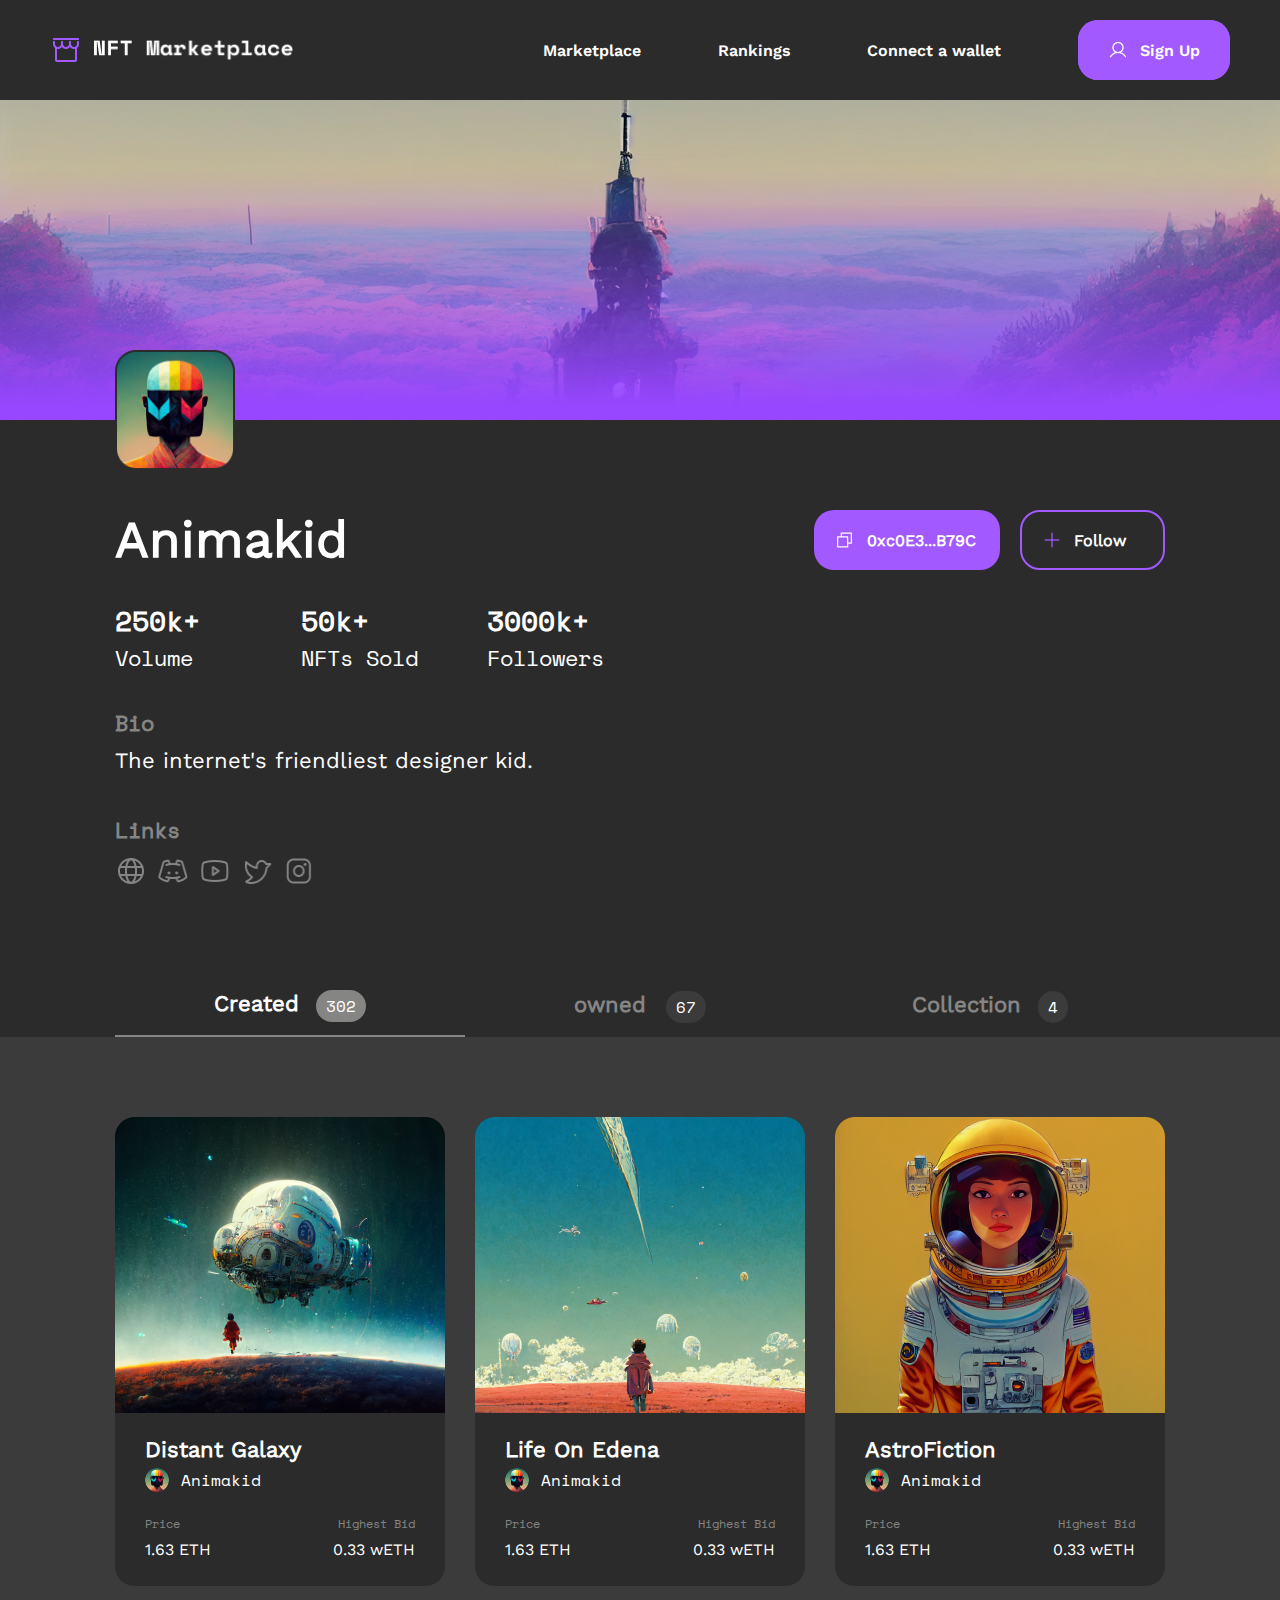
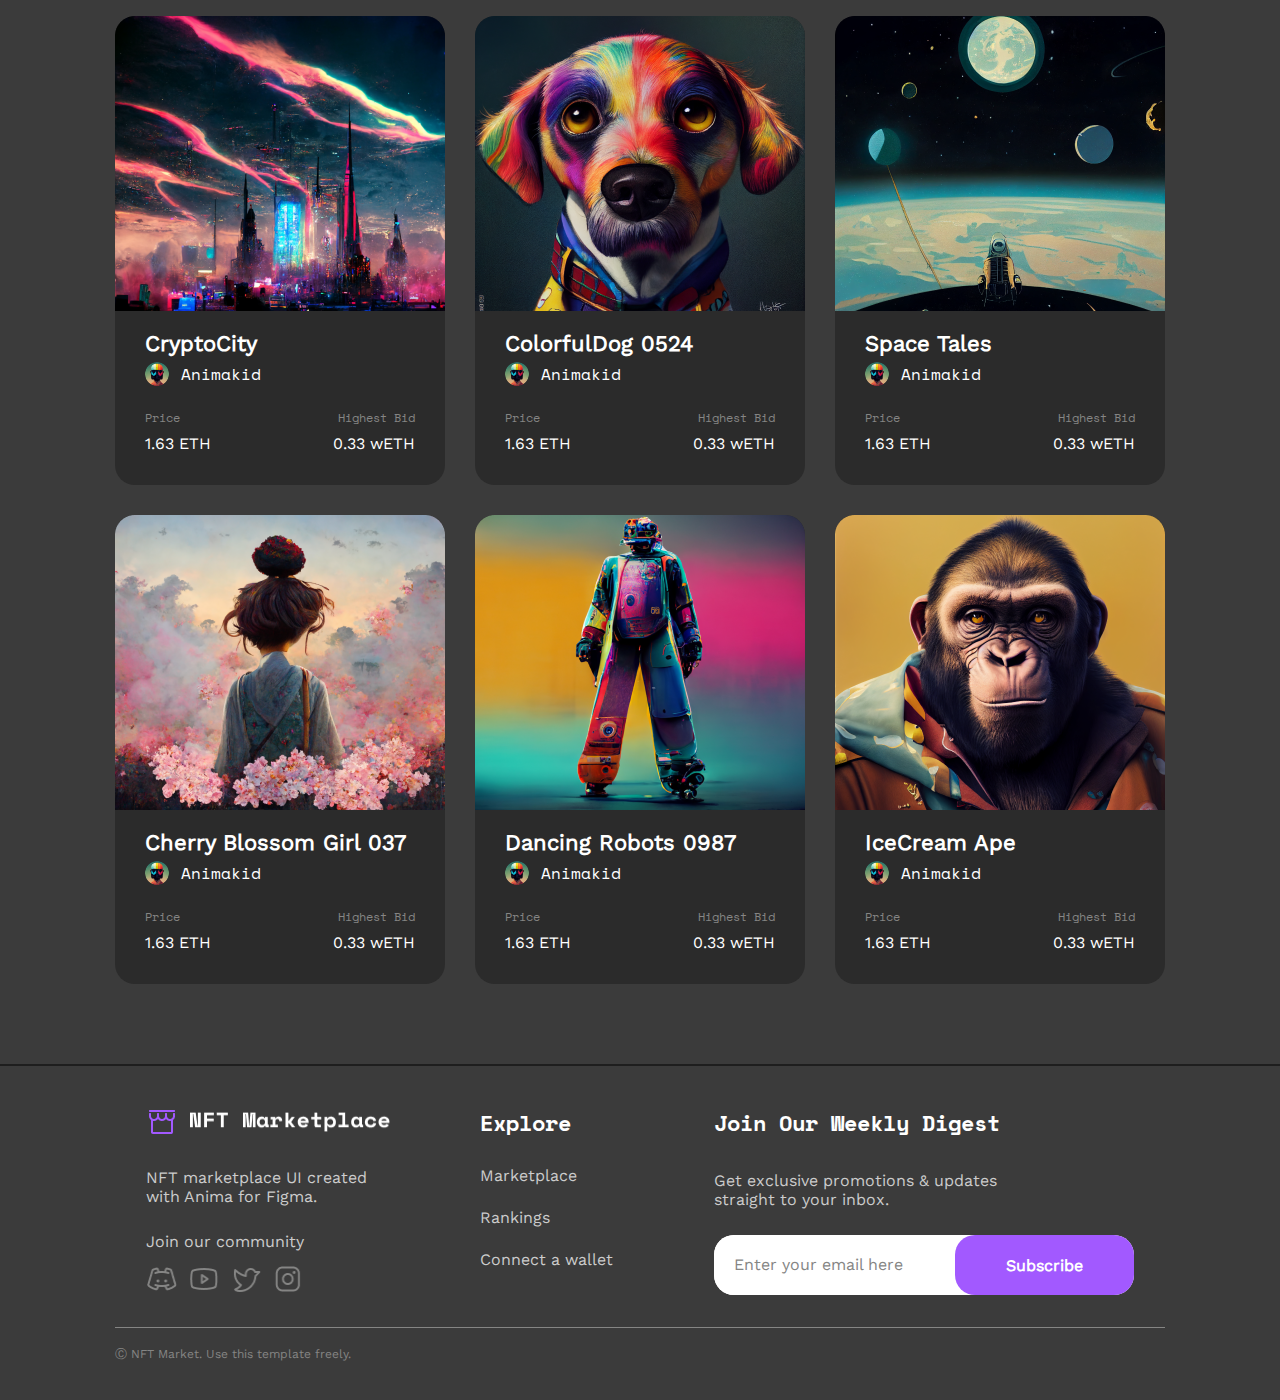
==== commit ad0af167: "Update artist.html" ====
--- a/artist.html
+++ b/artist.html
@@ -19,7 +19,7 @@
             <a href="marketplace.html">Marketplace</a>
             <a href="rakings.html">Rankings</a>
             <a href="nft2.html">Connect a wallet</a>
-            <button class="sign_up" type="button"><a class="sign_up" href="marketplace.html"><img class="sign_up_image" src="image/User.png" alt="User">Sign Up</a></button>
+            <button class="sign_up" type="button"><a class="sign_up" href="nft2"><img class="sign_up_image" src="image/User.png" alt="User">Sign Up</a></button>
             <!--mobile version-->
             <div class="burger_menu">
                 <img class="image_burger_menu" src="image/Burger Menu.png" alt="burger_menu">
@@ -490,4 +490,4 @@
     <!--last part end-->
     
 </body>
-</html>+</html>
--- a/style.css
+++ b/style.css
@@ -1219,7 +1219,7 @@
     font-size: 22px;
     font-style: normal;
     font-weight: 600;
-    cursor: pointer;
+    text-decoration: none;
 }
 .image_nft{
     width: 40px;
@@ -3416,4 +3416,4 @@
         display: none !important;
     }
     /* new page rakings page end*/
-}+}
